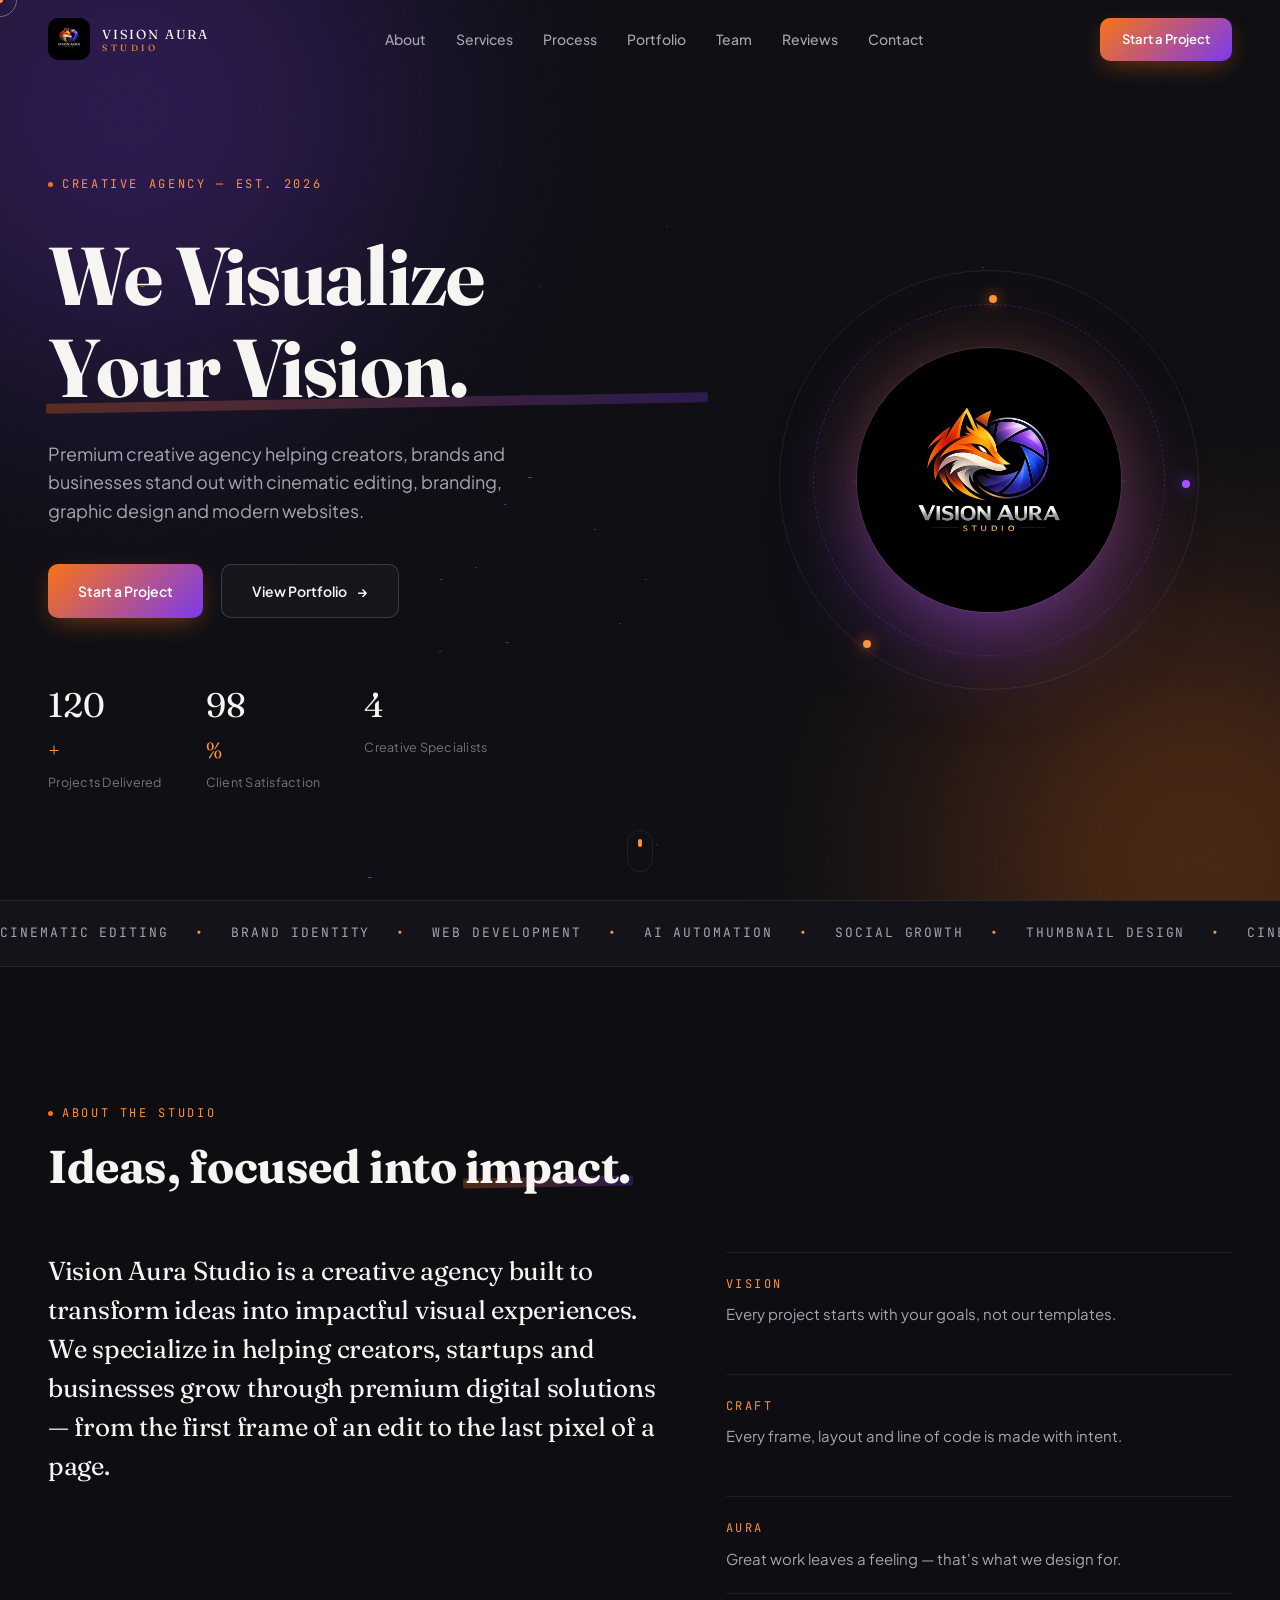
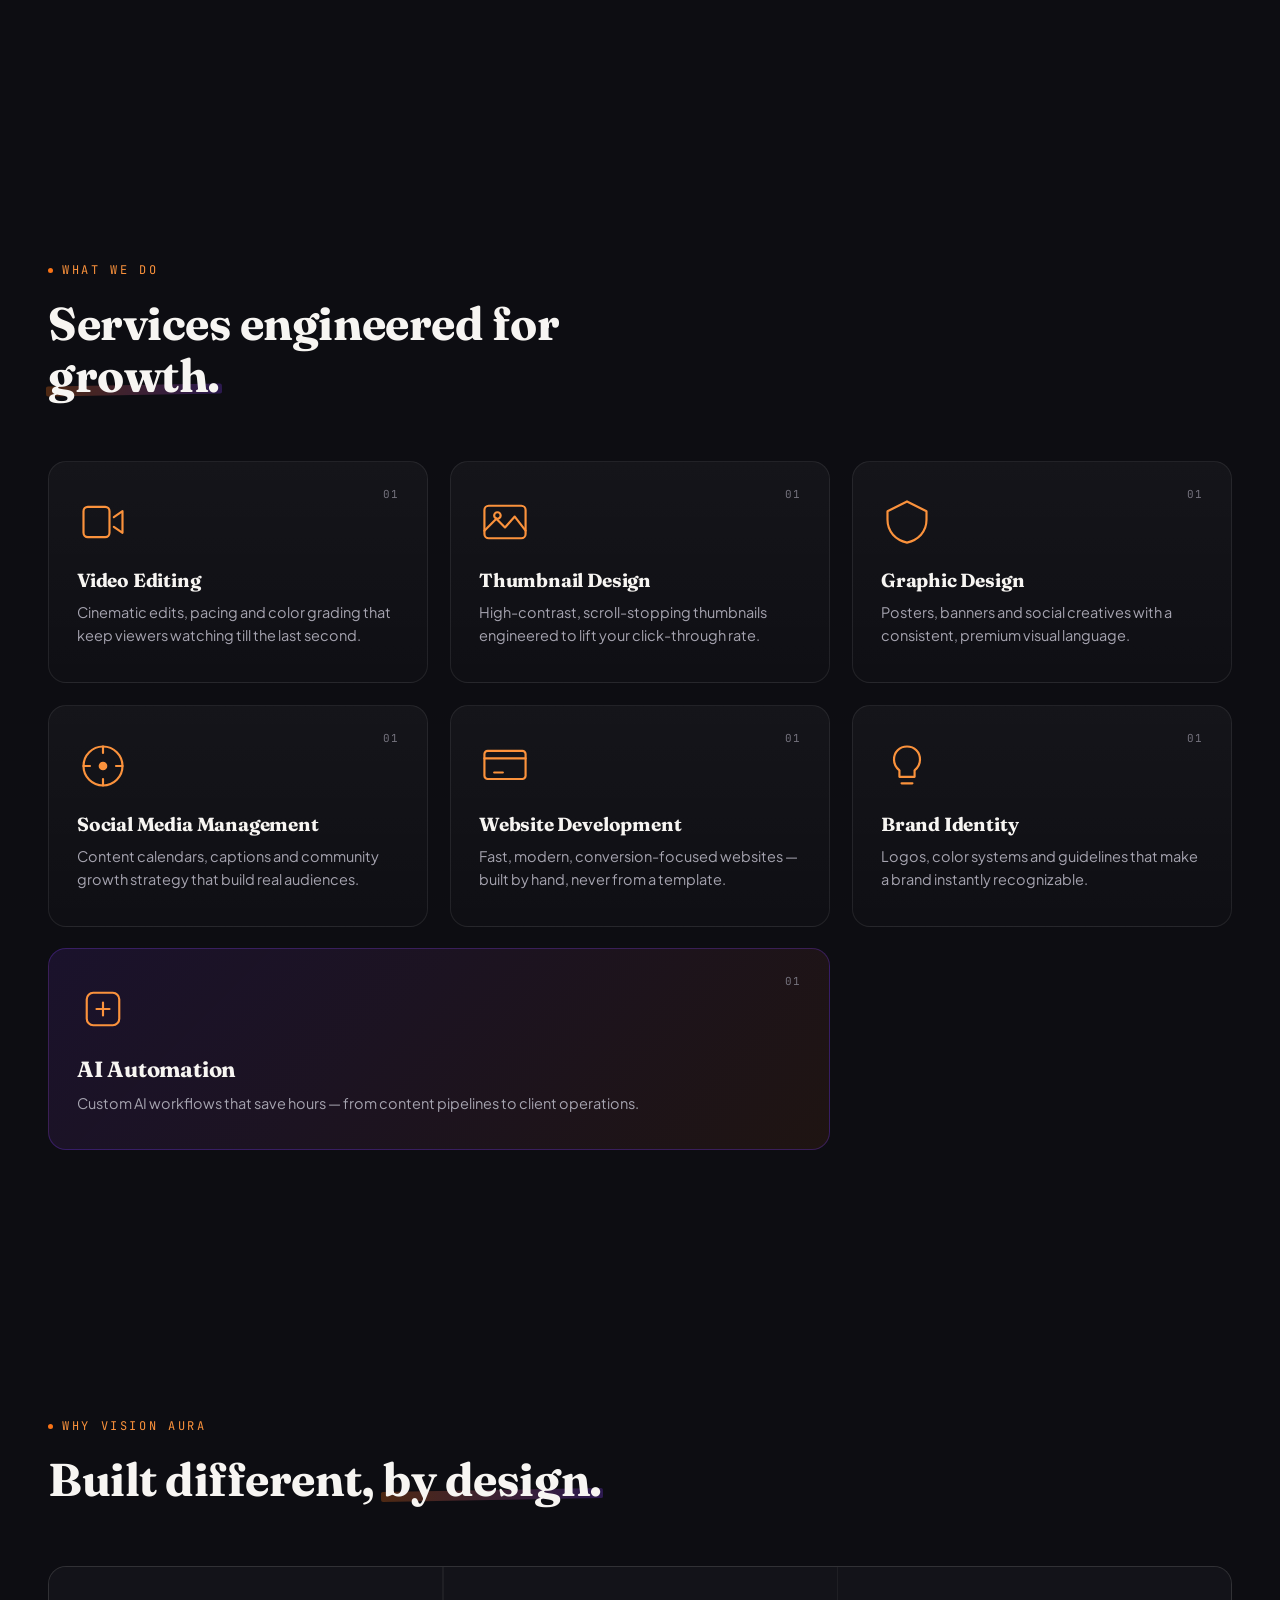
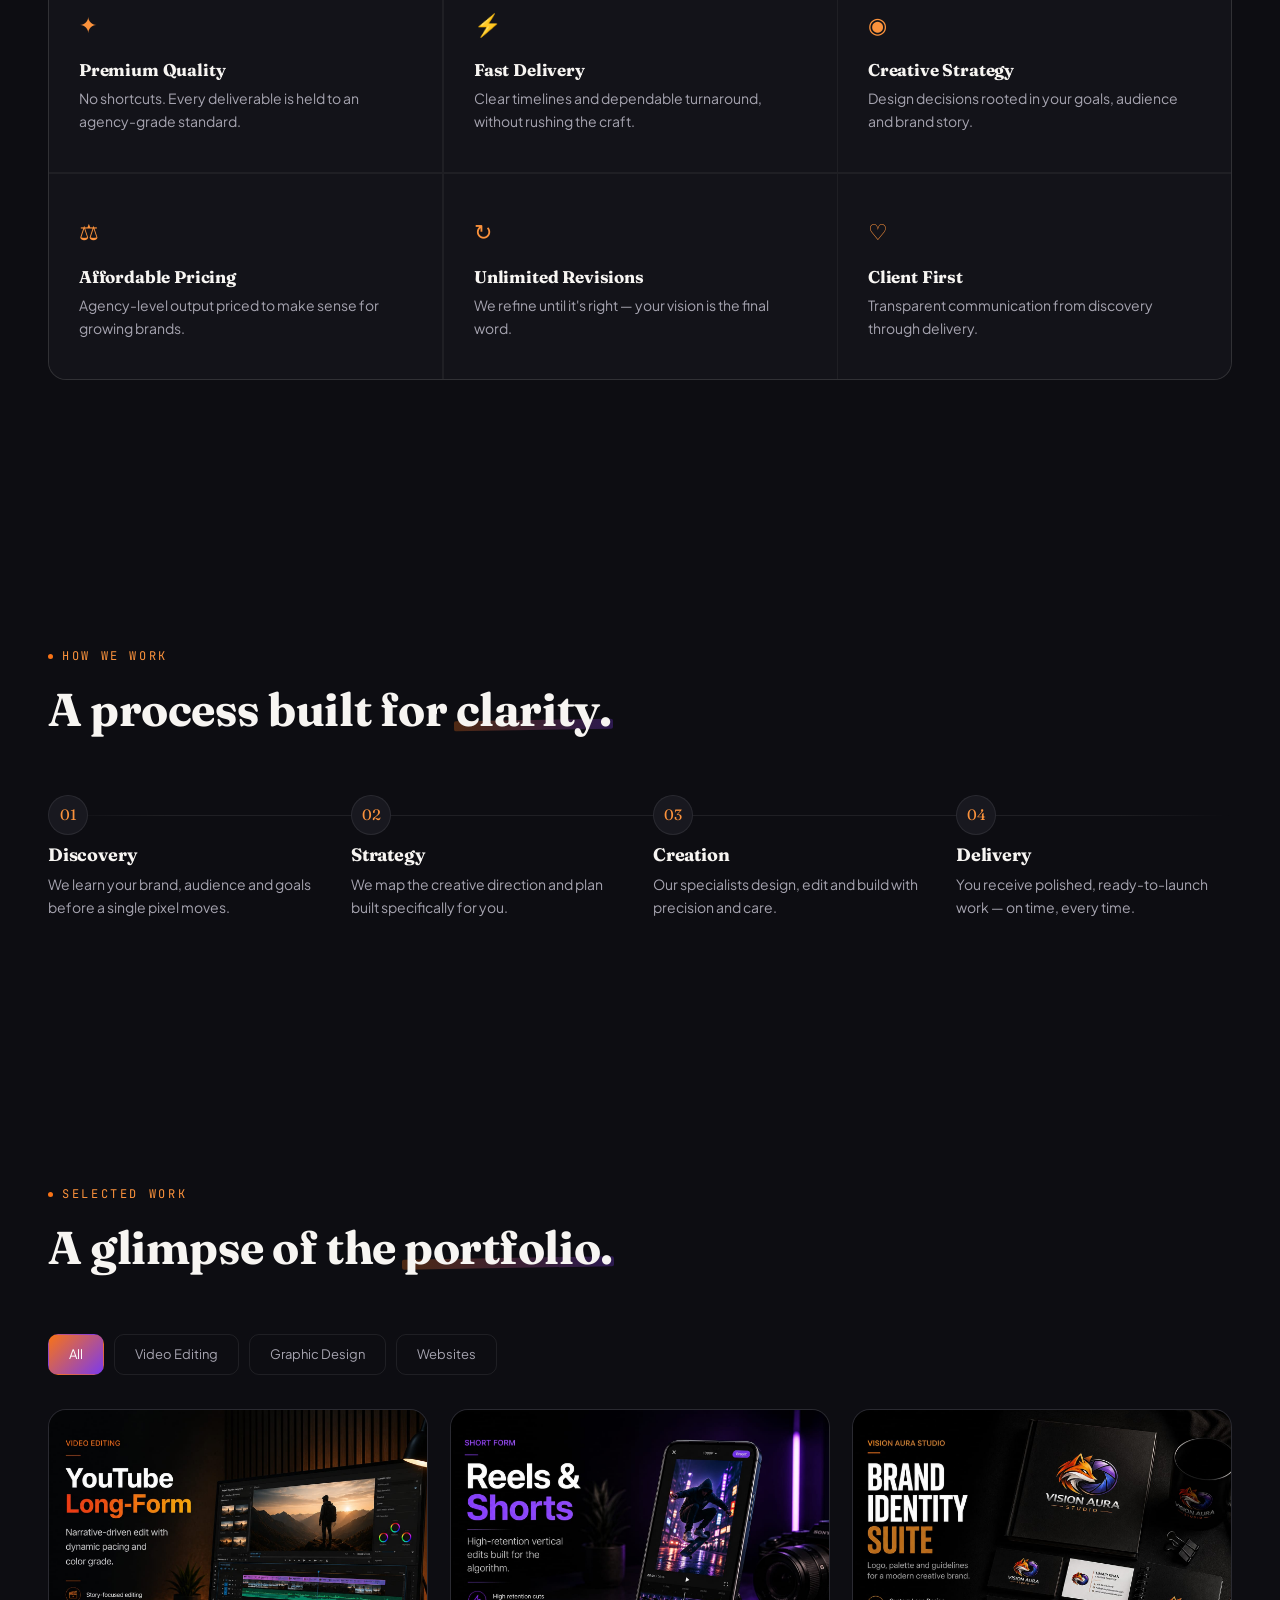
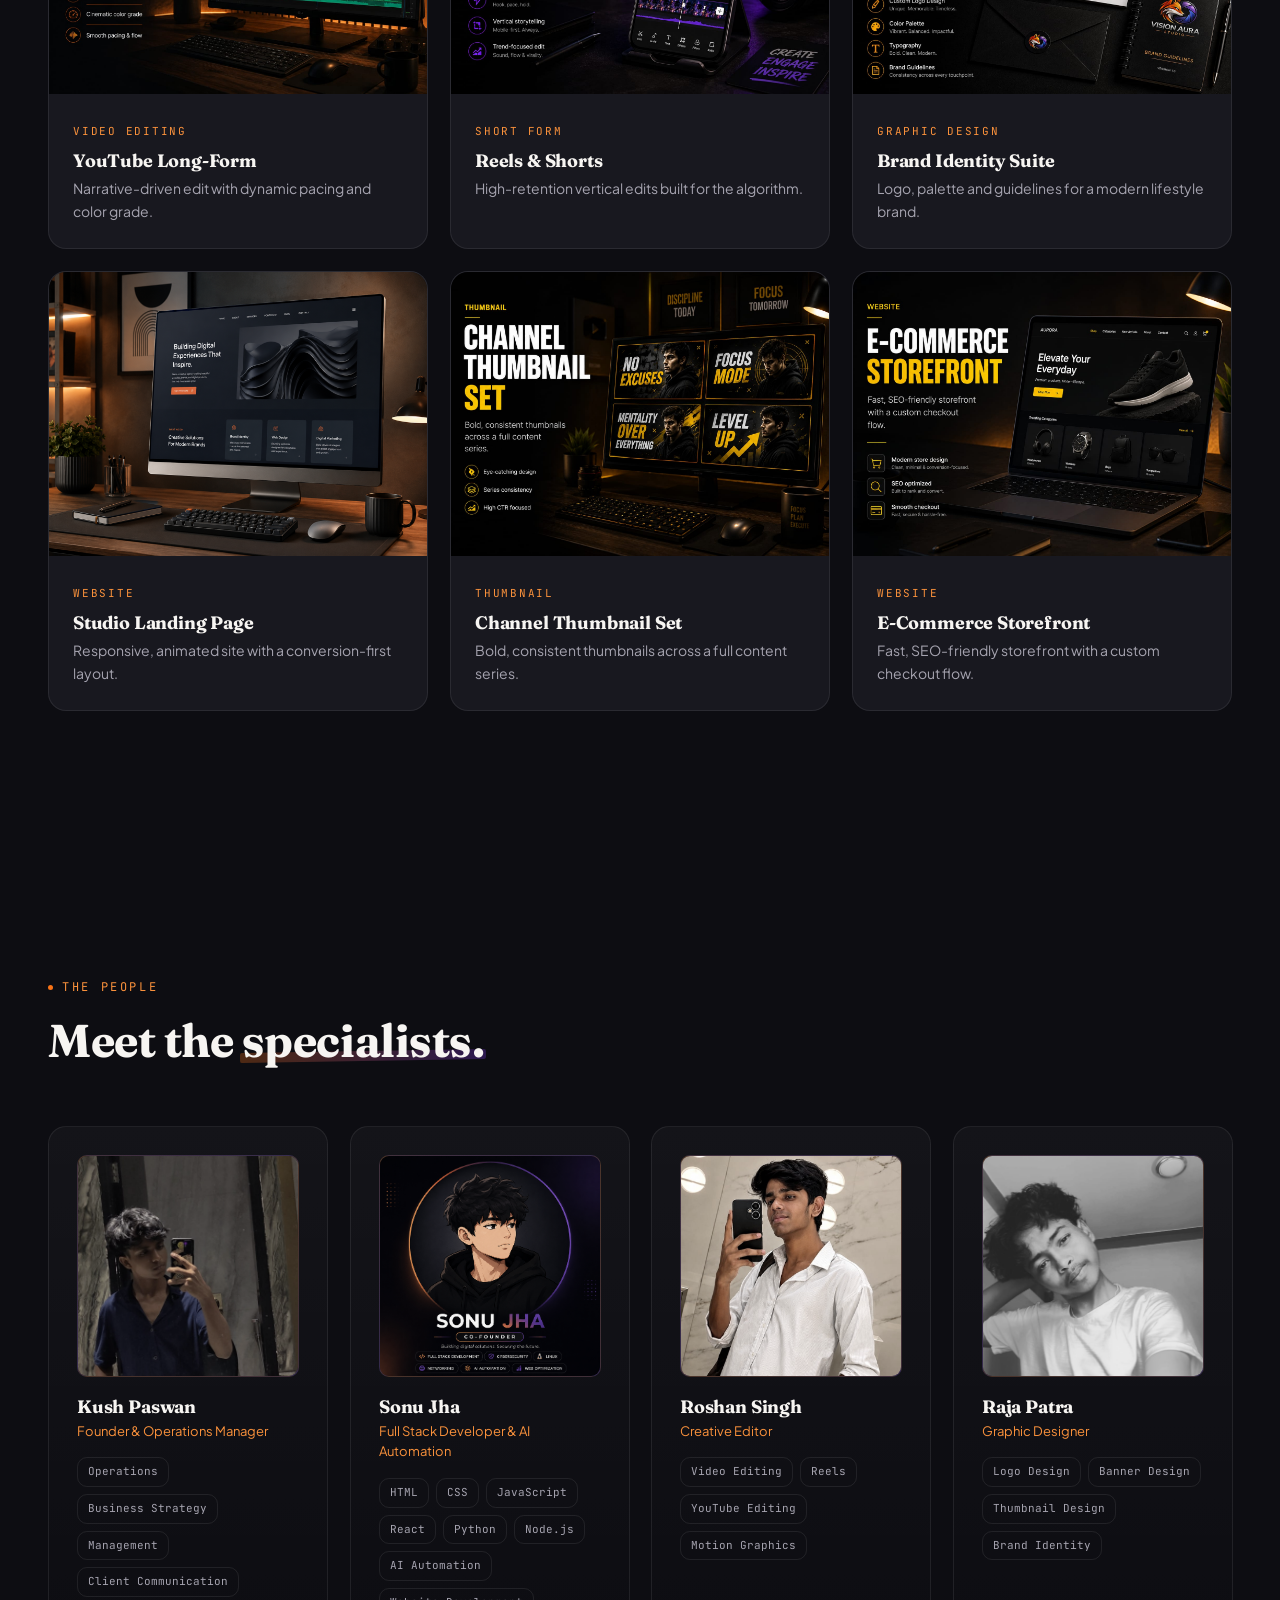
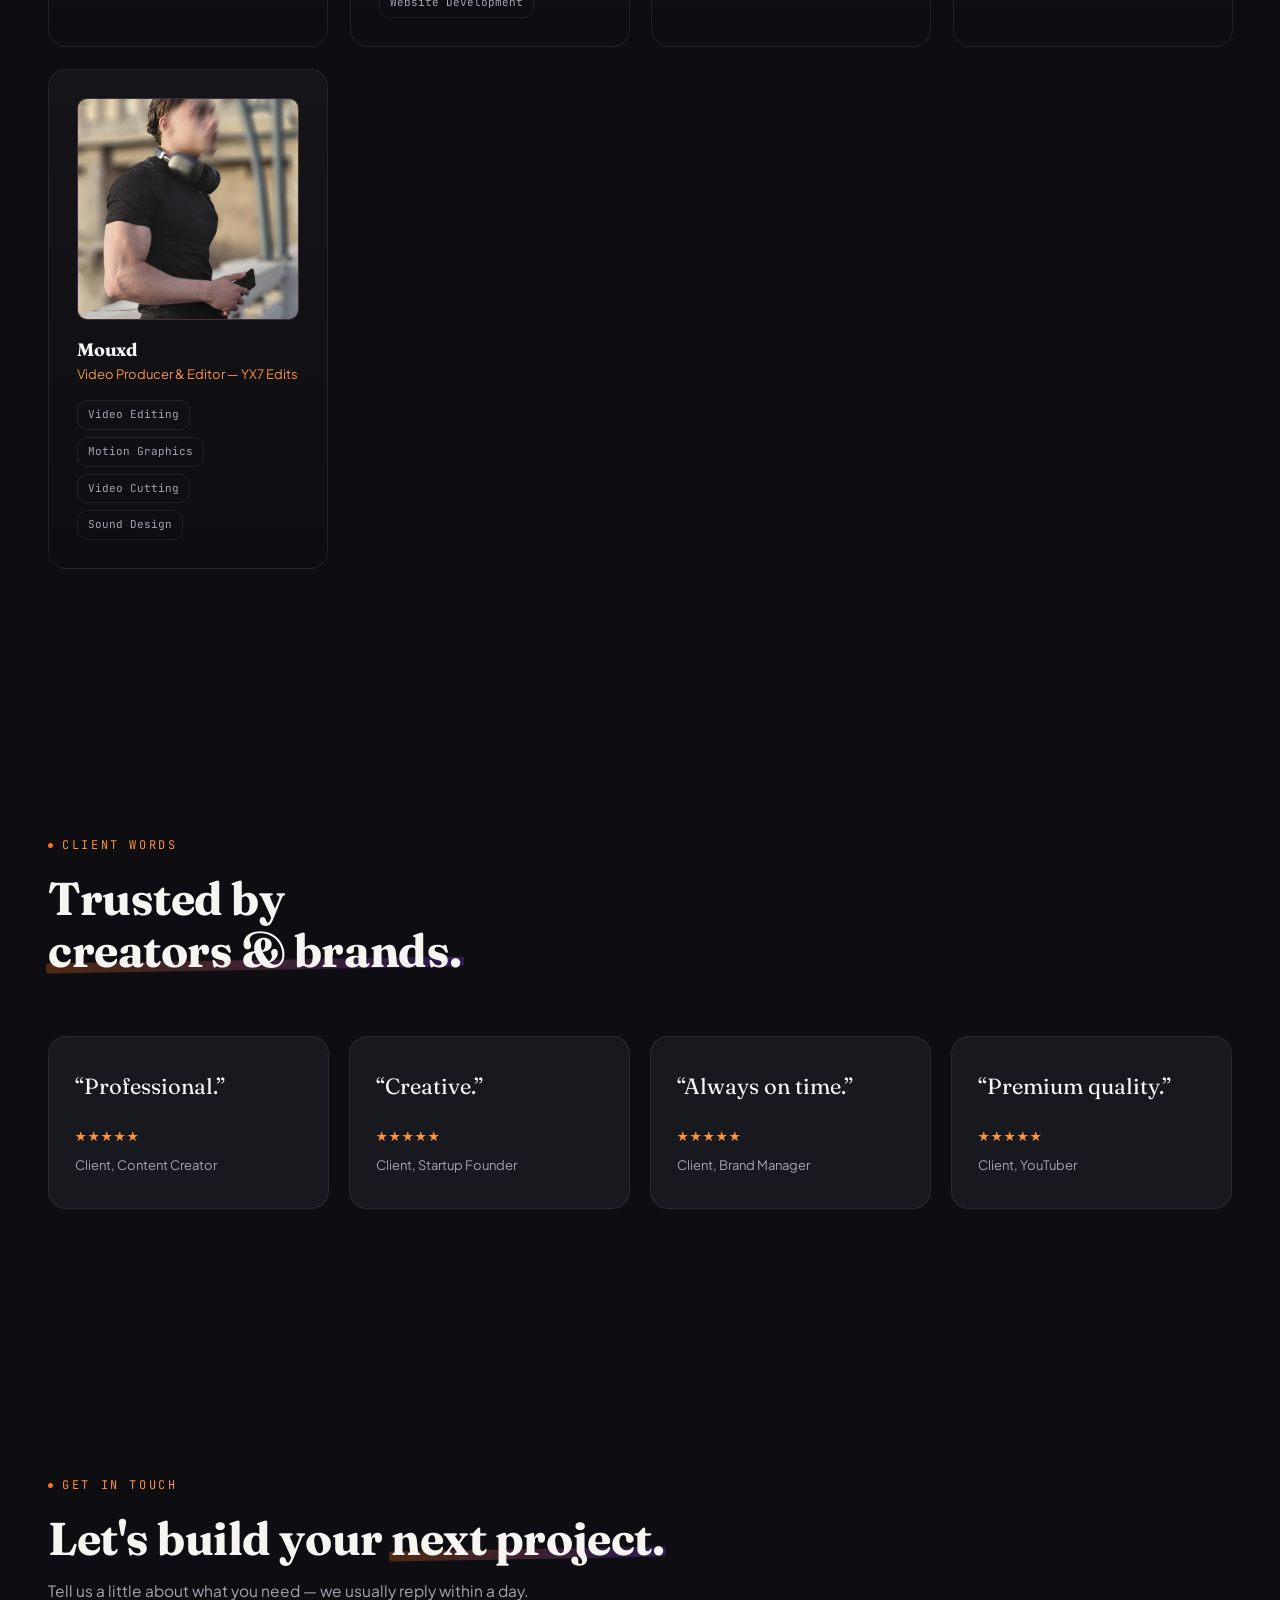
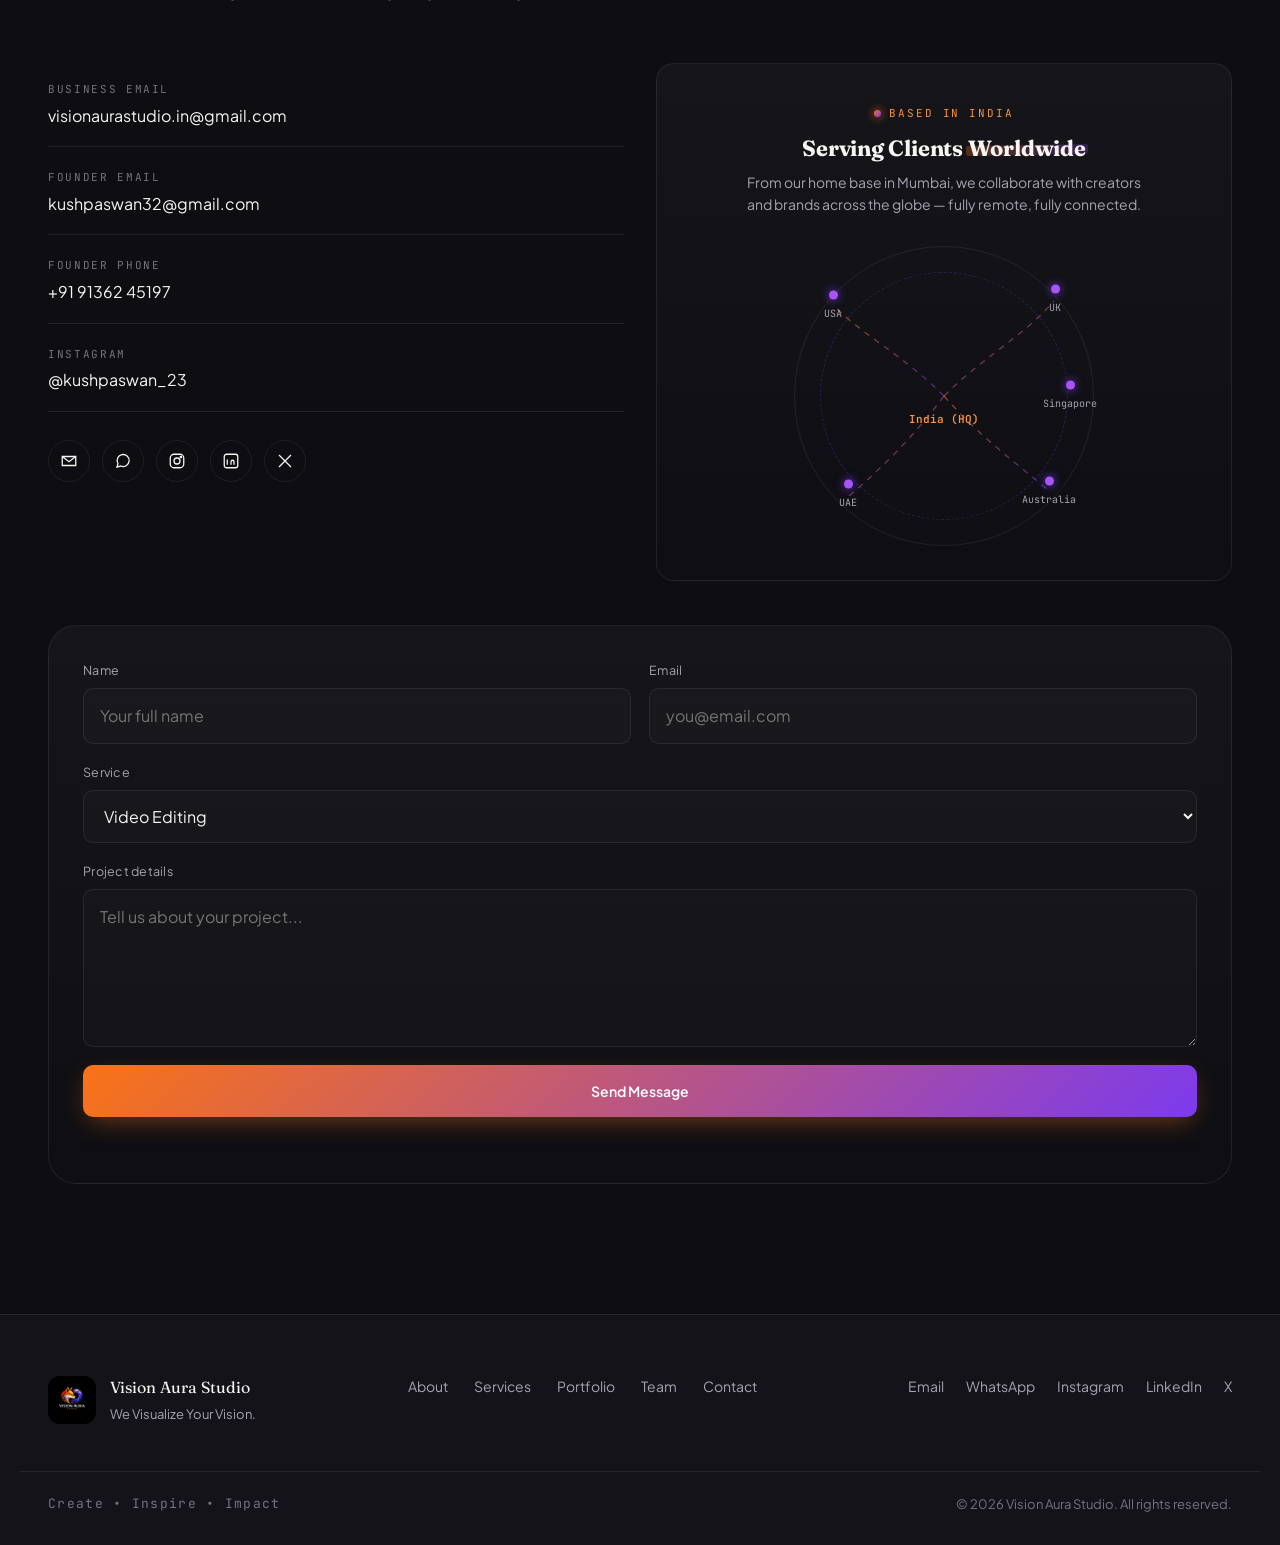
==== index.html @ 763669f6 "vison aura studio" ====
<!DOCTYPE html>
<html lang="en">
<head>
<meta charset="UTF-8">
<meta name="viewport" content="width=device-width, initial-scale=1.0">
<title>Vision Aura Studio — Premium Creative Agency | Editing, Design & Web Development</title>
<meta name="description" content="Vision Aura Studio is a premium creative agency specializing in cinematic video editing, thumbnail design, branding, graphic design, social media management, website development and AI automation.">
<meta name="keywords" content="creative agency, video editing, thumbnail design, branding, graphic design, website development, AI automation, Vision Aura Studio">
<meta name="author" content="Vision Aura Studio">

<!-- Open Graph -->
<meta property="og:title" content="Vision Aura Studio — We Visualize Your Vision.">
<meta property="og:description" content="Premium Creative Agency helping creators, brands and businesses stand out with cinematic editing, branding, graphic design and modern websites.">
<meta property="og:type" content="website">
<meta property="og:image" content="assets/images/logo.jpeg">

<link rel="icon" type="image/jpeg" href="assets/images/logo.jpeg">

<!-- Fonts -->
<link rel="preconnect" href="https://fonts.googleapis.com">
<link rel="preconnect" href="https://fonts.gstatic.com" crossorigin>
<link href="https://fonts.googleapis.com/css2?family=Fraunces:opsz,wght@9..144,400;9..144,500;9..144,600;9..144,700&family=Plus+Jakarta+Sans:wght@300;400;500;600;700;800&family=JetBrains+Mono:wght@400;500;600&display=swap" rel="stylesheet">

<link rel="stylesheet" href="css/style.css">
<link rel="stylesheet" href="css/animations.css">
</head>
<body>

<!-- ===== Loading Screen ===== -->
<div class="loader" id="loader" aria-hidden="true">
  <div class="loader-inner">
    <div class="loader-aperture">
      <span></span><span></span><span></span><span></span><span></span><span></span>
    </div>
    <p class="loader-text">VISION AURA<span>STUDIO</span></p>
  </div>
</div>

<!-- ===== Cursor ===== -->
<div class="cursor-dot" id="cursorDot"></div>
<div class="cursor-ring" id="cursorRing"></div>

<!-- ===== Scroll Progress ===== -->
<div class="scroll-progress" id="scrollProgress"></div>

<!-- ===== Ambient Background ===== -->
<div class="ambient-bg" aria-hidden="true">
  <div class="glow glow-purple"></div>
  <div class="glow glow-orange"></div>
  <canvas id="particles"></canvas>
  <div class="grain"></div>
</div>

<!-- ===== Navbar ===== -->
<header class="navbar" id="navbar">
  <div class="navbar-inner container">
    <a href="#home" class="brand" aria-label="Vision Aura Studio home">
      <img src="assets/images/logo.jpeg" alt="Vision Aura Studio logo" class="brand-logo">
      <span class="brand-name">VISION AURA<em>STUDIO</em></span>
    </a>

    <nav class="nav-links" id="navLinks">
      <a href="#about" class="nav-link"><span>About</span></a>
      <a href="#services" class="nav-link"><span>Services</span></a>
      <a href="#process" class="nav-link"><span>Process</span></a>
      <a href="#portfolio" class="nav-link"><span>Portfolio</span></a>
      <a href="#team" class="nav-link"><span>Team</span></a>
      <a href="#testimonials" class="nav-link"><span>Reviews</span></a>
      <a href="#contact" class="nav-link"><span>Contact</span></a>
    </nav>

    <div class="navbar-actions">
      <a href="#contact" class="btn btn-glow btn-sm"><span>Start a Project</span></a>
      <button class="menu-toggle" id="menuToggle" aria-label="Toggle menu" aria-expanded="false">
        <span></span><span></span><span></span>
      </button>
    </div>
  </div>
</header>

<!-- ===== Mobile Menu ===== -->
<div class="mobile-menu" id="mobileMenu">
  <nav>
    <a href="#about">About</a>
    <a href="#services">Services</a>
    <a href="#process">Process</a>
    <a href="#portfolio">Portfolio</a>
    <a href="#team">Team</a>
    <a href="#testimonials">Reviews</a>
    <a href="#contact">Contact</a>
  </nav>
  <a href="#contact" class="btn btn-glow" id="mobileCta"><span>Start a Project</span></a>
</div>

<main id="home">

  <!-- ===== HERO ===== -->
  <section class="hero" id="hero">
    <div class="container hero-inner">
      <div class="hero-copy" data-reveal>
        <p class="eyebrow"><span class="eyebrow-dot"></span>Creative Agency &mdash; Est. 2026</p>
        <h1 class="hero-title">
          <span class="line">We Visualize</span>
          <span class="line accent-word">Your Vision.</span>
        </h1>
        <p class="hero-sub">
          Premium creative agency helping creators, brands and businesses stand out with
          cinematic editing, branding, graphic design and modern websites.
        </p>
        <div class="hero-actions">
          <a href="#contact" class="btn btn-glow"><span>Start a Project</span></a>
          <a href="#portfolio" class="btn btn-ghost"><span>View Portfolio</span><i class="arrow">&#8594;</i></a>
        </div>
        <div class="hero-stats">
          <div class="stat">
            <span class="stat-num" data-count="120">0</span><span class="stat-plus">+</span>
            <span class="stat-label">Projects Delivered</span>
          </div>
          <div class="stat">
            <span class="stat-num" data-count="98">0</span><span class="stat-plus">%</span>
            <span class="stat-label">Client Satisfaction</span>
          </div>
          <div class="stat">
            <span class="stat-num" data-count="4">0</span>
            <span class="stat-label">Creative Specialists</span>
          </div>
        </div>
      </div>

      <div class="hero-visual" data-reveal>
        <div class="aperture-frame">
          <div class="aperture-ring ring-1"></div>
          <div class="aperture-ring ring-2"></div>
          <div class="aperture-blades">
            <span></span><span></span><span></span><span></span><span></span><span></span>
          </div>
          <div class="logo-orb">
            <img src="assets/images/logo.jpeg" alt="Vision Aura Studio emblem">
          </div>
          <div class="orbit-particle p1"></div>
          <div class="orbit-particle p2"></div>
          <div class="orbit-particle p3"></div>
        </div>
      </div>
    </div>
    <a href="#about" class="scroll-cue" aria-label="Scroll down">
      <span></span>
    </a>
  </section>

  <!-- ===== MARQUEE ===== -->
  <div class="marquee" aria-hidden="true">
    <div class="marquee-track">
      <span>CINEMATIC EDITING</span><span class="dot">&bull;</span>
      <span>BRAND IDENTITY</span><span class="dot">&bull;</span>
      <span>WEB DEVELOPMENT</span><span class="dot">&bull;</span>
      <span>AI AUTOMATION</span><span class="dot">&bull;</span>
      <span>SOCIAL GROWTH</span><span class="dot">&bull;</span>
      <span>THUMBNAIL DESIGN</span><span class="dot">&bull;</span>
      <span>CINEMATIC EDITING</span><span class="dot">&bull;</span>
      <span>BRAND IDENTITY</span><span class="dot">&bull;</span>
      <span>WEB DEVELOPMENT</span><span class="dot">&bull;</span>
      <span>AI AUTOMATION</span><span class="dot">&bull;</span>
      <span>SOCIAL GROWTH</span><span class="dot">&bull;</span>
      <span>THUMBNAIL DESIGN</span><span class="dot">&bull;</span>
    </div>
  </div>

  <!-- ===== ABOUT ===== -->
  <section class="about" id="about">
    <div class="container about-inner">
      <div class="section-head" data-reveal>
        <p class="eyebrow"><span class="eyebrow-dot"></span>About the Studio</p>
        <h2 class="section-title">Ideas, focused into <span class="accent-word">impact.</span></h2>
      </div>
      <div class="about-grid">
        <p class="about-lead" data-reveal>
          Vision Aura Studio is a creative agency built to transform ideas into impactful
          visual experiences. We specialize in helping creators, startups and businesses
          grow through premium digital solutions &mdash; from the first frame of an edit to
          the last pixel of a page.
        </p>
        <div class="about-pillars" data-reveal>
          <div class="pillar">
            <span class="pillar-index">Vision</span>
            <p>Every project starts with your goals, not our templates.</p>
          </div>
          <div class="pillar">
            <span class="pillar-index">Craft</span>
            <p>Every frame, layout and line of code is made with intent.</p>
          </div>
          <div class="pillar">
            <span class="pillar-index">Aura</span>
            <p>Great work leaves a feeling &mdash; that's what we design for.</p>
          </div>
        </div>
      </div>
    </div>
  </section>

  <!-- ===== SERVICES ===== -->
  <section class="services" id="services">
    <div class="container">
      <div class="section-head" data-reveal>
        <p class="eyebrow"><span class="eyebrow-dot"></span>What We Do</p>
        <h2 class="section-title">Services engineered for <span class="accent-word">growth.</span></h2>
      </div>

      <div class="services-grid">
        <article class="service-card" data-reveal>
      <span class="service-index">01</span>
      <div class="service-icon" aria-hidden="true">
            <svg viewBox="0 0 48 48"><path d="M6 14a4 4 0 0 1 4-4h16a4 4 0 0 1 4 4v20a4 4 0 0 1-4 4H10a4 4 0 0 1-4-4V14Z"/><path d="M34 19.5 42 14v20l-8-5.5"/></svg>
          </div>
          <h3>Video Editing</h3>
          <p>Cinematic edits, pacing and color grading that keep viewers watching till the last second.</p>
        </article>

        <article class="service-card" data-reveal>
       <span class="service-index">01</span>
        <div class="service-icon" aria-hidden="true">
            <svg viewBox="0 0 48 48"><rect x="5" y="9" width="38" height="30" rx="4"/><path d="M5 32l11-11 8 8 9-10 10 13"/><circle cx="17" cy="18" r="3"/></svg>
          </div>
          <h3>Thumbnail Design</h3>
          <p>High-contrast, scroll-stopping thumbnails engineered to lift your click-through rate.</p>
        </article>

        <article class="service-card" data-reveal>
        <span class="service-index">01</span>
         <div class="service-icon" aria-hidden="true">
            <svg viewBox="0 0 48 48"><path d="M24 5 6 14v8c0 11 7.5 18.5 18 21 10.5-2.5 18-10 18-21v-8L24 5Z"/></svg>
          </div>
          <h3>Graphic Design</h3>
          <p>Posters, banners and social creatives with a consistent, premium visual language.</p>
        </article>

        <article class="service-card" data-reveal>
       <span class="service-index">01</span>
        <div class="service-icon" aria-hidden="true">
            <svg viewBox="0 0 48 48"><circle cx="24" cy="24" r="18"/><circle cx="24" cy="24" r="4" fill="currentColor" stroke="none"/><path d="M24 6v6M24 36v6M6 24h6M36 24h6"/></svg>
          </div>
          <h3>Social Media Management</h3>
          <p>Content calendars, captions and community growth strategy that build real audiences.</p>
        </article>

        <article class="service-card" data-reveal>
        <span class="service-index">01</span>
          <div class="service-icon" aria-hidden="true">
            <svg viewBox="0 0 48 48"><rect x="5" y="10" width="38" height="26" rx="3"/><path d="M5 17h38"/><path d="M14 30h8"/></svg>
          </div>
          <h3>Website Development</h3>
          <p>Fast, modern, conversion-focused websites &mdash; built by hand, never from a template.</p>
        </article>

        <article class="service-card" data-reveal>
        <span class="service-index">01</span>
          <div class="service-icon" aria-hidden="true">
            <svg viewBox="0 0 48 48"><path d="M24 6c-7 0-12 5-12 12 0 5 2.5 8 5 10v6h14v-6c2.5-2 5-5 5-10 0-7-5-12-12-12Z"/><path d="M19 40h10"/></svg>
          </div>
          <h3>Brand Identity</h3>
          <p>Logos, color systems and guidelines that make a brand instantly recognizable.</p>
        </article>

        <article class="service-card service-card--featured" data-reveal>
        <span class="service-index">01</span>
          <div class="service-icon" aria-hidden="true">
            <svg viewBox="0 0 48 48"><rect x="9" y="9" width="30" height="30" rx="6"/><path d="M18 24h12M24 18v12"/></svg>
          </div>
          <h3>AI Automation</h3>
          <p>Custom AI workflows that save hours &mdash; from content pipelines to client operations.</p>
        </article>
      </div>
    </div>
  </section>

  <!-- ===== WHY CHOOSE US ===== -->
  <section class="why" id="why">
    <div class="container">
      <div class="section-head" data-reveal>
        <p class="eyebrow"><span class="eyebrow-dot"></span>Why Vision Aura</p>
        <h2 class="section-title">Built different, <span class="accent-word">by design.</span></h2>
      </div>

      <div class="why-grid">
        <div class="why-card" data-reveal>
          <span class="why-mark">&#10022;</span>
          <h3>Premium Quality</h3>
          <p>No shortcuts. Every deliverable is held to an agency-grade standard.</p>
        </div>
        <div class="why-card" data-reveal>
          <span class="why-mark">&#9889;</span>
          <h3>Fast Delivery</h3>
          <p>Clear timelines and dependable turnaround, without rushing the craft.</p>
        </div>
        <div class="why-card" data-reveal>
          <span class="why-mark">&#9673;</span>
          <h3>Creative Strategy</h3>
          <p>Design decisions rooted in your goals, audience and brand story.</p>
        </div>
        <div class="why-card" data-reveal>
          <span class="why-mark">&#9878;</span>
          <h3>Affordable Pricing</h3>
          <p>Agency-level output priced to make sense for growing brands.</p>
        </div>
        <div class="why-card" data-reveal>
          <span class="why-mark">&#8635;</span>
          <h3>Unlimited Revisions</h3>
          <p>We refine until it's right &mdash; your vision is the final word.</p>
        </div>
        <div class="why-card" data-reveal>
          <span class="why-mark">&#9825;</span>
          <h3>Client First</h3>
          <p>Transparent communication from discovery through delivery.</p>
        </div>
      </div>
    </div>
  </section>

  <!-- ===== PROCESS ===== -->
  <section class="process" id="process">
    <div class="container">
      <div class="section-head" data-reveal>
        <p class="eyebrow"><span class="eyebrow-dot"></span>How We Work</p>
        <h2 class="section-title">A process built for <span class="accent-word">clarity.</span></h2>
      </div>

      <div class="process-line">
        <div class="process-step" data-reveal>
          <span class="process-num">01</span>
          <h3>Discovery</h3>
          <p>We learn your brand, audience and goals before a single pixel moves.</p>
        </div>
        <div class="process-step" data-reveal>
          <span class="process-num">02</span>
          <h3>Strategy</h3>
          <p>We map the creative direction and plan built specifically for you.</p>
        </div>
        <div class="process-step" data-reveal>
          <span class="process-num">03</span>
          <h3>Creation</h3>
          <p>Our specialists design, edit and build with precision and care.</p>
        </div>
        <div class="process-step" data-reveal>
          <span class="process-num">04</span>
          <h3>Delivery</h3>
          <p>You receive polished, ready-to-launch work &mdash; on time, every time.</p>
        </div>
      </div>
    </div>
  </section>

  <!-- ===== PORTFOLIO ===== -->
  <section class="portfolio" id="portfolio">
  <div class="container">
    <div class="section-head" data-reveal>
      <p class="eyebrow"><span class="eyebrow-dot"></span>Selected Work</p>
      <h2 class="section-title">A glimpse of the <span class="accent-word">portfolio.</span></h2>
    </div>

    <div class="portfolio-filters" data-reveal role="tablist">
      <button class="filter-btn active" data-filter="all">All</button>
      <button class="filter-btn" data-filter="video">Video Editing</button>
      <button class="filter-btn" data-filter="graphic">Graphic Design</button>
      <button class="filter-btn" data-filter="web">Websites</button>
    </div>

    <div class="portfolio-grid">
      <a class="portfolio-card" href="portfolio/youtube-long-form.html" data-cat="video" data-reveal>
        <div class="portfolio-media ph-video-1">
          <img src="assets/images/portfolio/video/long-form-cover.jpeg" alt="YouTube Long-Form project cover" loading="lazy">
        </div>
        <div class="portfolio-info">
          <span class="portfolio-tag">Video Editing</span>
          <h3>YouTube Long-Form</h3>
          <p>Narrative-driven edit with dynamic pacing and color grade.</p>
        </div>
      </a>

      <a class="portfolio-card" href="portfolio/reels-shorts.html" data-cat="video" data-reveal>
        <div class="portfolio-media ph-video-2">
          <img src="assets/images/portfolio/reels/reel-cover.jpeg" alt="Reels & Shorts project cover" loading="lazy">
        </div>
        <div class="portfolio-info">
          <span class="portfolio-tag">Short Form</span>
          <h3>Reels &amp; Shorts</h3>
          <p>High-retention vertical edits built for the algorithm.</p>
        </div>
      </a>

      <a class="portfolio-card" href="portfolio/graphic-design.html" data-cat="graphic" data-reveal>
        <div class="portfolio-media ph-graphic-1">
          <img src="assets/images/portfolio/graphic/brand-cover.jpeg" alt="Brand Identity Suite project cover" loading="lazy">
        </div>
        <div class="portfolio-info">
          <span class="portfolio-tag">Graphic Design</span>
          <h3>Brand Identity Suite</h3>
          <p>Logo, palette and guidelines for a modern lifestyle brand.</p>
        </div>
      </a>

      <a class="portfolio-card" href="portfolio/website-development.html" data-cat="web" data-reveal>
        <div class="portfolio-media ph-web-1">
          <img src="assets/images/portfolio/web/landing-cover.png" alt="Studio Landing Page project cover" loading="lazy">
        </div>
        <div class="portfolio-info">
          <span class="portfolio-tag">Website</span>
          <h3>Studio Landing Page</h3>
          <p>Responsive, animated site with a conversion-first layout.</p>
        </div>
      </a>

      <a class="portfolio-card" href="portfolio/thumbnail-design.html" data-cat="graphic" data-reveal>
        <div class="portfolio-media ph-graphic-2">
          <img src="assets/images/portfolio/thumbnail/set-cover.jpeg" alt="Channel Thumbnail Set project cover" loading="lazy">
        </div>
        <div class="portfolio-info">
          <span class="portfolio-tag">Thumbnail</span>
          <h3>Channel Thumbnail Set</h3>
          <p>Bold, consistent thumbnails across a full content series.</p>
        </div>
      </a>

      <a class="portfolio-card" href="portfolio/website-development.html" data-cat="web" data-reveal>
        <div class="portfolio-media ph-web-2">
          <img src="assets/images/portfolio/web/ecommerce-cover.jpeg" alt="E-Commerce Storefront project cover" loading="lazy">
        </div>
        <div class="portfolio-info">
          <span class="portfolio-tag">Website</span>
          <h3>E-Commerce Storefront</h3>
          <p>Fast, SEO-friendly storefront with a custom checkout flow.</p>
        </div>
      </a>
    </div>
  </div>
</section>
  <!-- ===== TEAM ===== -->
  <section class="team" id="team">
    <div class="container">
      <div class="section-head" data-reveal>
        <p class="eyebrow"><span class="eyebrow-dot"></span>The People</p>
        <h2 class="section-title">Meet the <span class="accent-word">specialists.</span></h2>
      </div>

      <div class="team-grid">
        <article class="team-card" data-reveal>
          <div class="team-photo" data-placeholder="KP">
            <img src="assets/images/team/kush-paswan.jpeg" alt="Kush Paswan" loading="lazy" onerror="this.style.display='none'">
          </div>
          <h3>Kush Paswan</h3>
          <p class="team-role">Founder &amp; Operations Manager</p>
          <div class="team-skills">
            <span>Operations</span><span>Business Strategy</span><span>Management</span><span>Client Communication</span>
          </div>
        </article>

        <article class="team-card" data-reveal>
          <div class="team-photo" data-placeholder="S">
            <img src="assets/images/team/sonu-Jha.png" alt="Sonu" loading="lazy" onerror="this.style.display='none'">
          </div>
          <h3>Sonu Jha</h3>
          <p class="team-role">Full Stack Developer &amp; AI Automation</p>
          <div class="team-skills">
            <span>HTML</span><span>CSS</span><span>JavaScript</span><span>React</span><span>Python</span><span>Node.js</span><span>AI Automation</span><span>Website Development</span>
          </div>
        </article>

        <article class="team-card" data-reveal>
          <div class="team-photo" data-placeholder="R">
            <img src="assets/images/team/roshan-Singh.jpeg" alt="Roshan" loading="lazy" onerror="this.style.display='none'">
          </div>
          <h3>Roshan Singh</h3>
          <p class="team-role">Creative Editor</p>
          <div class="team-skills">
            <span>Video Editing</span><span>Reels</span><span>YouTube Editing</span><span>Motion Graphics</span>
          </div>
        </article>

        <article class="team-card" data-reveal>
          <div class="team-photo" data-placeholder="RP">
            <img src="assets/images/team/raja-patra.jpeg" alt="Raja Patra" loading="lazy" onerror="this.style.display='none'">
          </div>
          <h3>Raja Patra</h3>
          <p class="team-role">Graphic Designer</p>
          <div class="team-skills">
            <span>Logo Design</span><span>Banner Design</span><span>Thumbnail Design</span><span>Brand Identity</span>
          </div>
        </article>
      
       <article class="team-card" data-reveal>
          <div class="team-photo" data-placeholder="M">
            <img src="assets/images/team/mouxd.jpg" alt="Mouxd" loading="lazy" onerror="this.style.display='none'">
          </div>
          <h3>Mouxd</h3>
          <p class="team-role">Video Producer &amp; Editor &mdash; YX7 Edits</p>
          <div class="team-skills">
            <span>Video Editing</span><span>Motion Graphics</span><span>Video Cutting</span><span>Sound Design</span>
          </div>
        </article>
        </div>
    </div>
  </section>
  

  <!-- ===== TESTIMONIALS ===== -->
  <section class="testimonials" id="testimonials">
    <div class="container">
      <div class="section-head" data-reveal>
        <p class="eyebrow"><span class="eyebrow-dot"></span>Client Words</p>
        <h2 class="section-title">Trusted by <span class="accent-word">creators &amp; brands.</span></h2>
      </div>

      <div class="testimonial-track" data-reveal>
        <div class="testimonial-card">
          <p class="quote">&ldquo;Professional.&rdquo;</p>
          <div class="testimonial-meta">
            <span class="testimonial-stars">&#9733;&#9733;&#9733;&#9733;&#9733;</span>
            <span>Client, Content Creator</span>
          </div>
        </div>
        <div class="testimonial-card">
          <p class="quote">&ldquo;Creative.&rdquo;</p>
          <div class="testimonial-meta">
            <span class="testimonial-stars">&#9733;&#9733;&#9733;&#9733;&#9733;</span>
            <span>Client, Startup Founder</span>
          </div>
        </div>
        <div class="testimonial-card">
          <p class="quote">&ldquo;Always on time.&rdquo;</p>
          <div class="testimonial-meta">
            <span class="testimonial-stars">&#9733;&#9733;&#9733;&#9733;&#9733;</span>
            <span>Client, Brand Manager</span>
          </div>
        </div>
        <div class="testimonial-card">
          <p class="quote">&ldquo;Premium quality.&rdquo;</p>
          <div class="testimonial-meta">
            <span class="testimonial-stars">&#9733;&#9733;&#9733;&#9733;&#9733;</span>
            <span>Client, YouTuber</span>
          </div>
        </div>
      </div>
    </div>
  </section>

  <!-- ===== CONTACT ===== -->
  <section class="contact" id="contact">
    <div class="container contact-inner">
      <div class="section-head" data-reveal>
        <p class="eyebrow"><span class="eyebrow-dot"></span>Get In Touch</p>
        <h2 class="section-title">Let's build your <span class="accent-word">next project.</span></h2>
        <p class="contact-lead">Tell us a little about what you need &mdash; we usually reply within a day.</p>
      </div>

      <div class="contact-grid">
       <div class="contact-top">
  <div class="contact-info" data-reveal>
    <a class="contact-item" href="mailto:visionaurastudio.in@gmail.com">
      <span class="contact-label">Business Email</span>
      <span class="contact-value">visionaurastudio.in@gmail.com</span>
    </a>
    <a class="contact-item" href="mailto:kushpaswan32@gmail.com">
      <span class="contact-label">Founder Email</span>
      <span class="contact-value">kushpaswan32@gmail.com</span>
    </a>
    <a class="contact-item" href="tel:+919136245197">
      <span class="contact-label">Founder Phone</span>
      <span class="contact-value">+91 91362 45197</span>
    </a>
    <a class="contact-item" href="https://instagram.com/kushpaswan_23" target="_blank" rel="noopener">
      <span class="contact-label">Instagram</span>
      <span class="contact-value">@kushpaswan_23</span>
    </a>

    <div class="social-row">
      <a href="mailto:visionaurastudio.in@gmail.com" class="social-btn" aria-label="Email" title="Email">
        <svg viewBox="0 0 24 24"><path d="M3 6h18v12H3z"/><path d="m3 6 9 7 9-7"/></svg>
      </a>
      <a href="https://wa.me/919136245197" target="_blank" rel="noopener" class="social-btn" aria-label="WhatsApp" title="WhatsApp">
        <svg viewBox="0 0 24 24"><path d="M4 20l1.3-4.6A8 8 0 1 1 9 18.7L4 20Z"/></svg>
      </a>
      <a href="https://instagram.com/kushpaswan_23" target="_blank" rel="noopener" class="social-btn" aria-label="Instagram" title="Instagram">
        <svg viewBox="0 0 24 24"><rect x="3" y="3" width="18" height="18" rx="5"/><circle cx="12" cy="12" r="4"/><circle cx="17.2" cy="6.8" r="1"/></svg>
      </a>
      <a href="#" class="social-btn" aria-label="LinkedIn" title="LinkedIn">
        <svg viewBox="0 0 24 24"><rect x="3" y="3" width="18" height="18" rx="3"/><path d="M7 10v7M7 7v.01M12 17v-4a2 2 0 0 1 4 0v4M12 13v4"/></svg>
      </a>
      <a href="#" class="social-btn" aria-label="X" title="X">
        <svg viewBox="0 0 24 24"><path d="M4 4l16 16M20 4 4 20"/></svg>
      </a>
    </div>
  </div>

  <div class="global-presence" data-reveal>
    <span class="gp-badge">
      <span class="gp-badge-dot"></span>
      Based in India
    </span>
    <h3 class="gp-heading">Serving Clients <span class="accent-word">Worldwide</span></h3>
    <p class="gp-sub">From our home base in Mumbai, we collaborate with creators and brands across the globe — fully remote, fully connected.</p>

    <div class="gp-globe" aria-hidden="true">
      <div class="gp-ring ring-a"></div>
      <div class="gp-ring ring-b"></div>
      <div class="gp-core"></div>

      <svg class="gp-lines" viewBox="0 0 300 300">
        <defs>
          <linearGradient id="gpLineGradient" x1="0%" y1="0%" x2="100%" y2="100%">
            <stop offset="0%" stop-color="#f97316"/>
            <stop offset="100%" stop-color="#7c3aed"/>
          </linearGradient>
        </defs>
        <path class="gp-line" d="M150,150 C110,110 70,90 40,60" />
        <path class="gp-line" d="M150,150 C190,110 230,90 260,55" />
        <path class="gp-line" d="M150,150 C120,190 90,220 55,250" />
        <path class="gp-line" d="M150,150 C185,190 220,215 255,245" />
        <path class="gp-line" d="M150,150 C200,150 240,150 275,150" />
      </svg>

      <span class="gp-node node-india">
        <span class="gp-node-label gp-node-label-main">India (HQ)</span>
      </span>
      <span class="gp-node node-1"><span class="gp-node-dot"></span><span class="gp-node-label">USA</span></span>
      <span class="gp-node node-2"><span class="gp-node-dot"></span><span class="gp-node-label">UK</span></span>
      <span class="gp-node node-3"><span class="gp-node-dot"></span><span class="gp-node-label">UAE</span></span>
      <span class="gp-node node-4"><span class="gp-node-dot"></span><span class="gp-node-label">Australia</span></span>
      <span class="gp-node node-5"><span class="gp-node-dot"></span><span class="gp-node-label">Singapore</span></span>
    </div>
  </div>
</div>

        <form class="contact-form" data-reveal id="contactForm">
          <div class="form-row">
            <div class="form-field">
              <label for="name">Name</label>
              <input type="text" id="name" name="name" required placeholder="Your full name">
            </div>
            <div class="form-field">
              <label for="email">Email</label>
              <input type="email" id="email" name="email" required placeholder="you@email.com">
            </div>
          </div>
          <div class="form-field">
            <label for="service">Service</label>
            <select id="service" name="service">
              <option>Video Editing</option>
              <option>Thumbnail Design</option>
              <option>Graphic Design</option>
              <option>Social Media Management</option>
              <option>Website Development</option>
              <option>Brand Identity</option>
              <option>AI Automation</option>
              <option>Something else</option>
            </select>
          </div>
          <div class="form-field">
            <label for="message">Project details</label>
            <textarea id="message" name="message" rows="5" required placeholder="Tell us about your project..."></textarea>
          </div>
          <button type="submit" class="btn btn-glow btn-full">
            <span id="formBtnText">Send Message</span>
          </button>
          <p class="form-note" id="formNote" role="status"></p>
        </form>
      </div>
    </div>
  </section>

</main>

<!-- ===== FOOTER ===== -->
<footer class="footer">
  <div class="container footer-inner">
    <div class="footer-brand">
      <img src="assets/images/logo.jpeg" alt="Vision Aura Studio logo" class="footer-logo">
      <div>
        <p class="footer-name">Vision Aura Studio</p>
        <p class="footer-tag">We Visualize Your Vision.</p>
      </div>
    </div>

    <nav class="footer-links">
      <a href="#about">About</a>
      <a href="#services">Services</a>
      <a href="#portfolio">Portfolio</a>
      <a href="#team">Team</a>
      <a href="#contact">Contact</a>
    </nav>

    <div class="footer-social">
      <a href="mailto:visionaurastudio.in@gmail.com" aria-label="Email">Email</a>
      <a href="https://wa.me/919136245197" target="_blank" rel="noopener" aria-label="WhatsApp">WhatsApp</a>
      <a href="https://instagram.com/kushpaswan_23" target="_blank" rel="noopener" aria-label="Instagram">Instagram</a>
      <a href="#" aria-label="LinkedIn">LinkedIn</a>
      <a href="#" aria-label="X">X</a>
    </div>
  </div>
  <div class="footer-bottom container">
    <p class="footer-motto">Create &bull; Inspire &bull; Impact</p>
    <p class="footer-copy">&copy; <span id="year">2026</span> Vision Aura Studio. All rights reserved.</p>
  </div>
</footer>

<button class="back-to-top" id="backToTop" aria-label="Back to top">
  <svg viewBox="0 0 24 24"><path d="M12 19V5M5 12l7-7 7 7"/></svg>
</button>

<script src="js/main.js" defer></script>
</body>
</html>
---- css/style.css ----
/* =========================================================
   VISION AURA STUDIO — Core Stylesheet
   Design tokens -> Base -> Layout -> Components -> Sections
   ========================================================= */

:root{
  /* ---- Palette ---- */
  --black:        #0d0d12;
  --black-soft:   #131319;
--surface:      #18181f;
--surface-2:    #1e1e27;
  --line:         rgba(255,255,255,0.08);
  --white:        #f7f5f2;
--muted:        #a6a4b0;
--muted-2:      #75737e;

  --purple:       #7c3aed;
  --purple-light: #a855f7;
  --purple-deep:  #3b0d8f;
  --orange:       #f97316;
  --orange-light: #fb923c;
  --orange-deep:  #c2410c;

  --grad-primary: linear-gradient(135deg, var(--orange) 0%, var(--purple) 100%);
  --grad-primary-soft: linear-gradient(135deg, rgba(249,115,22,0.18), rgba(124,58,237,0.18));
  --grad-text: linear-gradient(100deg, var(--orange-light) 0%, var(--purple-light) 60%, var(--purple) 100%);

  /* ---- Type ---- */
  --font-display: 'Fraunces', serif;
  --font-body: 'Plus Jakarta Sans', sans-serif;
  --font-mono: 'JetBrains Mono', monospace;

  /* ---- Layout ---- */
  --container: 1240px;
  --radius-sm: 10px;
  --radius-md: 18px;
  --radius-lg: 28px;
  --ease: cubic-bezier(.22,1,.36,1);
}

/* ---------- Reset ---------- */
*, *::before, *::after{ box-sizing: border-box; margin:0; padding:0; }
html{ scroll-behavior: smooth; }
body{
  background: var(--black);
  color: var(--white);
  font-family: var(--font-body);
  font-weight: 400;
  line-height: 1.6;
  overflow-x: hidden;
  -webkit-font-smoothing: antialiased;
}
img{ max-width: 100%; display:block; }
a{ color: inherit; text-decoration: none; }
ul{ list-style: none; }
button{ font: inherit; cursor: pointer; border: none; background: none; color: inherit; }
input, textarea, select{ font: inherit; color: inherit; }
::selection{ background: var(--purple); color: #fff; }

h1,h2,h3,h4{
  font-family: var(--font-display);
  font-weight: 700;
  letter-spacing: -0.01em;
  line-height: 1.12;
}

.container{
  width: 100%;
  max-width: var(--container);
  margin: 0 auto;
  padding: 0 28px;
}

.gradient-text{
  background: var(--grad-text);
  -webkit-background-clip: text;
  background-clip: text;
  color: transparent;
}

/* respect reduced motion */
@media (prefers-reduced-motion: reduce){
  *{ animation-duration: 0.001ms !important; animation-iteration-count: 1 !important; transition-duration: 0.001ms !important; scroll-behavior: auto !important; }
}

/* ---------- Focus ---------- */
a:focus-visible, button:focus-visible, input:focus-visible, textarea:focus-visible, select:focus-visible{
  outline: 2px solid var(--orange-light);
  outline-offset: 3px;
  border-radius: 4px;
}

/* =========================================================
   Ambient background
   ========================================================= */
.ambient-bg{
  position: fixed; inset: 0; z-index: 0; pointer-events: none; overflow: hidden;
}
.glow{
  position: absolute; border-radius: 50%; filter: blur(130px); opacity: .28;
}
.glow-purple{ width: 560px; height: 560px; background: var(--purple); top: -170px; left: -150px; }
.glow-orange{ width: 500px; height: 500px; background: var(--orange); bottom: -210px; right: -170px; }
#particles{ position:absolute; inset:0; width:100%; height:100%; }
.grain{
  position:absolute; inset:0;
  background-image:url("data:image/svg+xml,%3Csvg xmlns='http://www.w3.org/2000/svg' width='120' height='120'%3E%3Cfilter id='n'%3E%3CfeTurbulence type='fractalNoise' baseFrequency='0.9' numOctaves='2' stitchTiles='stitch'/%3E%3C/filter%3E%3Crect width='100%25' height='100%25' filter='url(%23n)' opacity='0.05'/%3E%3C/svg%3E");
  mix-blend-mode: overlay; opacity: .5;
}

/* =========================================================
   Loading screen
   ========================================================= */
.loader{
  position: fixed; inset:0; z-index: 9999; background: var(--black);
  display:flex; align-items:center; justify-content:center;
  transition: opacity .7s var(--ease), visibility .7s var(--ease);
}
.loader.hidden{ opacity:0; visibility:hidden; }
.loader-inner{ text-align:center; }
.loader-aperture{
  position: relative; width: 90px; height: 90px; margin: 0 auto 24px; animation: spin 2.4s linear infinite;
}
.loader-aperture span{
  position:absolute; inset:0; margin:auto; width: 12px; height: 44px;
  background: var(--grad-primary); border-radius: 3px;
  transform-origin: center 45px;
}
.loader-aperture span:nth-child(1){ transform: rotate(0deg); }
.loader-aperture span:nth-child(2){ transform: rotate(60deg); }
.loader-aperture span:nth-child(3){ transform: rotate(120deg); }
.loader-aperture span:nth-child(4){ transform: rotate(180deg); }
.loader-aperture span:nth-child(5){ transform: rotate(240deg); }
.loader-aperture span:nth-child(6){ transform: rotate(300deg); }
.loader-text{
  font-family: var(--font-display); font-size: 14px; letter-spacing: .3em;
  color: var(--white);
}
.loader-text span{ display:block; font-size: 10px; color: var(--muted); letter-spacing:.5em; margin-top:6px; }

/* =========================================================
   Custom cursor
   ========================================================= */
.cursor-dot, .cursor-ring{
  position: fixed; top:0; left:0; pointer-events:none; z-index: 9998;
  border-radius: 50%; transform: translate(-50%,-50%);
}
.cursor-dot{ width:6px; height:6px; background: var(--orange-light); }
.cursor-ring{
  width: 34px; height:34px; border: 1.5px solid rgba(255,255,255,0.35);
  transition: width .25s var(--ease), height .25s var(--ease), border-color .25s var(--ease), background .25s var(--ease);
}
.cursor-ring.grow{
  width: 60px; height:60px; border-color: var(--orange-light); background: rgba(249,115,22,0.08);
}
@media (hover:none), (pointer:coarse){
  .cursor-dot, .cursor-ring{ display:none; }
}

/* =========================================================
   Scroll progress bar
   ========================================================= */
.scroll-progress{
  position: fixed; top:0; left:0; height: 2px; width:0%; z-index: 9997;
  background: var(--grad-primary);
}
/* =========================================================
   Navbar
   ========================================================= */
.navbar{
  position: fixed; top:0; left:0; right:0; z-index: 900;
  padding: 18px 0;
  transition: padding .4s var(--ease), background .4s var(--ease), border-color .4s var(--ease);
  border-bottom: 1px solid transparent;
}
.navbar.scrolled{
  padding: 10px 0;
  background: rgba(7,7,11,0.72);
  backdrop-filter: blur(16px) saturate(140%);
  -webkit-backdrop-filter: blur(16px) saturate(140%);
  border-bottom: 1px solid var(--line);
}
.navbar-inner{ display:flex; align-items:center; justify-content:space-between; gap: 24px; }
.brand{ display:flex; align-items:center; gap:12px; }
.brand-logo{ width: 42px; height:42px; border-radius: 10px; object-fit: cover; }
.brand-name{
  font-family: var(--font-display); font-size: 13px; letter-spacing:.14em; color: var(--white);
  display:flex; flex-direction:column; line-height:1.25;
}
.brand-name em{ font-style:normal; font-size:9px; letter-spacing:.4em; color: var(--orange-light); }

.nav-links{ display:flex; align-items:center; gap: 30px; }
.nav-link{ position:relative; font-size: 14px; font-weight:500; color: var(--muted); }
.nav-link span{ position:relative; }
.nav-link::after{
  content:''; position:absolute; left:0; bottom:-6px; width:0; height:1px;
  background: var(--grad-primary); transition: width .3s var(--ease);
}
.nav-link:hover{ color: var(--white); }
.nav-link:hover::after{ width:100%; }

.navbar-actions{ display:flex; align-items:center; gap: 18px; }

.menu-toggle{ display:none; flex-direction:column; gap:5px; width: 26px; }
.menu-toggle span{ display:block; height:2px; width:100%; background:var(--white); border-radius:2px; transition: transform .3s var(--ease), opacity .3s var(--ease); }
.menu-toggle.active span:nth-child(1){ transform: translateY(7px) rotate(45deg); }
.menu-toggle.active span:nth-child(2){ opacity:0; }
.menu-toggle.active span:nth-child(3){ transform: translateY(-7px) rotate(-45deg); }

.mobile-menu{
  position: fixed; inset:0; z-index: 890; background: rgba(7,7,11,0.98);
  backdrop-filter: blur(10px);
  display:flex; flex-direction:column; align-items:center; justify-content:center; gap: 30px;
  transform: translateY(-100%); opacity:0; transition: transform .5s var(--ease), opacity .4s var(--ease);
}
.mobile-menu.open{ transform: translateY(0); opacity:1; }
.mobile-menu nav{ display:flex; flex-direction:column; align-items:center; gap: 24px; }
.mobile-menu a{ font-family: var(--font-display); font-size: 22px; color: var(--white); }

/* =========================================================
   Buttons
   ========================================================= */
.btn{
  position: relative; display:inline-flex; align-items:center; justify-content:center; gap:10px;
  padding: 15px 30px; border-radius: 10px; font-weight: 600; font-size: 14px;
  overflow:hidden; isolation:isolate; transition: transform .35s var(--ease), box-shadow .35s var(--ease);
  white-space:nowrap;
}
.btn span{ position:relative; z-index:2; }
.btn-glow{
  color:#fff; background: var(--grad-primary);
  box-shadow: 0 8px 26px -6px rgba(249,115,22,0.45);
}
.btn-glow::before{
  content:''; position:absolute; inset:0; z-index:1;
  background: linear-gradient(135deg, var(--purple), var(--orange));
  opacity:0; transition: opacity .4s var(--ease);
}
.btn-glow:hover{ transform: translateY(-3px); box-shadow: 0 16px 36px -8px rgba(124,58,237,0.55); }
.btn-glow:hover::before{ opacity:1; }
.btn-sm{ padding: 11px 22px; font-size:13px; }
.btn-full{ width:100%; }

.btn-ghost{
  color: var(--white); border: 1px solid rgba(255,255,255,0.16); background: rgba(255,255,255,0.03);
}
.btn-ghost .arrow{ display:inline-block; transition: transform .3s var(--ease); }
.btn-ghost:hover{ border-color: var(--orange-light); background: rgba(249,115,22,0.06); }
.btn-ghost:hover .arrow{ transform: translateX(5px); }

/* =========================================================
   Section shared
   ========================================================= */
main, footer{ position:relative; z-index:1; }
section{ position: relative; padding: 130px 0; }
.section-head{ max-width: 640px; margin-bottom: 60px; }
.section-title{ font-size: clamp(30px, 4vw, 46px); }

.eyebrow{
  display:inline-flex; align-items:center; gap:9px; font-family: var(--font-mono);
  font-size: 12px; letter-spacing:.22em; text-transform:uppercase; color: var(--orange-light);
  margin-bottom: 18px;
}
.eyebrow-dot{ width:5px; height:5px; border-radius:50%; background: var(--orange); }

/* =========================================================
   Hero
   ========================================================= */
.hero{
  min-height: 100vh; display:flex; align-items:center; padding-top: 120px; padding-bottom: 60px;
}
.hero-inner{
  display:grid; grid-template-columns: 1.15fr 0.85fr; gap: 40px; align-items:center;
}
.hero-title{ font-size: clamp(40px, 6.4vw, 84px); margin: 18px 0 26px; }
.hero-title .line{ display:block; }
.hero-sub{
  font-size: 18px; color: var(--muted); max-width: 520px; margin-bottom: 38px;
}
.hero-actions{ display:flex; gap:18px; flex-wrap:wrap; margin-bottom: 60px; }

.hero-stats{ display:flex; gap: 44px; flex-wrap:wrap; }
.stat{ display:flex; flex-direction:column; }
.stat-num{ font-family: var(--font-display); font-size: 34px; color:var(--white); display:inline; }
.stat-plus{ font-family: var(--font-display); font-size: 22px; color: var(--orange-light); }
.stat-label{ font-size: 12.5px; color: var(--muted-2); margin-top:4px; letter-spacing:.02em; }

.hero-visual{ position:relative; display:flex; align-items:center; justify-content:center; }
.aperture-frame{
  position: relative; width: min(420px, 90vw); aspect-ratio: 1/1;
}
.aperture-ring{
  position:absolute; inset:0; border-radius:50%; border:1px solid var(--line);
}
.ring-1{ animation: spin 30s linear infinite; }
.ring-2{ inset: 34px; animation: spin-rev 22s linear infinite; border-style: dashed; border-color: rgba(124,58,237,0.35); }

.aperture-blades{ position:absolute; inset: 60px; animation: spin 18s linear infinite; }
.aperture-blades span{
  position:absolute; top:50%; left:50%; width: 46%; height: 3px;
  background: var(--grad-primary-soft); border-radius: 3px; opacity:.6;
  transform-origin: left center;
}
.aperture-blades span:nth-child(1){ transform: rotate(0deg); }
.aperture-blades span:nth-child(2){ transform: rotate(60deg); }
.aperture-blades span:nth-child(3){ transform: rotate(120deg); }
.aperture-blades span:nth-child(4){ transform: rotate(180deg); }
.aperture-blades span:nth-child(5){ transform: rotate(240deg); }
.aperture-blades span:nth-child(6){ transform: rotate(300deg); }

.logo-orb{
  position:absolute; inset: 78px; border-radius:50%; overflow:hidden;
  background: radial-gradient(circle at 35% 30%, rgba(249,115,22,0.3), rgba(124,58,237,0.3) 60%, rgba(13,13,18,0.9));
  box-shadow: 0 0 0 1px var(--line), 0 40px 100px -20px rgba(124,58,237,0.65), 0 0 80px -10px rgba(249,115,22,0.35), inset 0 0 60px rgba(0,0,0,0.5);
  animation: float 6s ease-in-out infinite;
}
.logo-orb img{ width:100%; height:100%; object-fit: cover; }

.orbit-particle{
  position:absolute; width:8px; height:8px; border-radius:50%; background: var(--orange-light);
  box-shadow: 0 0 14px var(--orange);
}
.orbit-particle.p1{ top: 6%; left: 50%; animation: spin 12s linear infinite; }
.orbit-particle.p2{ top: 50%; left: 96%; background: var(--purple-light); box-shadow:0 0 14px var(--purple); animation: spin-rev 16s linear infinite; }
.orbit-particle.p3{ top: 88%; left: 20%; animation: spin 20s linear infinite; }

.scroll-cue{
  position:absolute; bottom: 28px; left:50%; transform: translateX(-50%);
  width: 26px; height: 42px; border: 1.5px solid var(--line); border-radius: 20px;
  display:flex; justify-content:center; padding-top: 8px;
}
.scroll-cue span{ width:4px; height:8px; border-radius:2px; background: var(--orange-light); animation: scrollcue 1.8s ease-in-out infinite; }

/* =========================================================
   Marquee
   ========================================================= */
.marquee{
  border-top: 1px solid var(--line); border-bottom: 1px solid var(--line);
  overflow: hidden; padding: 22px 0; background: var(--black-soft);
}
.marquee-track{
  display:flex; gap: 26px; width: max-content; animation: marquee 32s linear infinite;
  font-family: var(--font-mono); font-size: 13px; letter-spacing:.15em; color: var(--muted);
}
.marquee-track .dot{ color: var(--orange-light); }

/* =========================================================
   About
   ========================================================= */
.about-grid{ display:grid; grid-template-columns: 1.1fr 0.9fr; gap: 60px; align-items:start; }
.about-lead{ font-size: clamp(20px,2.4vw,26px); color: var(--white); font-family: var(--font-display); font-weight:400; line-height:1.5; letter-spacing:-0.01em; }
.about-pillars{ display:flex; flex-direction:column; gap: 26px; }
.pillar{ padding: 22px 0; border-top: 1px solid var(--line); }
.pillar:last-child{ border-bottom: 1px solid var(--line); }
.pillar-index{ display:block; font-family: var(--font-mono); font-size:12px; letter-spacing:.2em; color: var(--orange-light); margin-bottom:8px; text-transform: uppercase; }
.pillar p{ color: var(--muted); font-size: 15px; }

/* =========================================================
   Services
   ========================================================= */
.services-grid{
  display:grid; grid-template-columns: repeat(3, 1fr); gap: 22px;
}
.service-card{
  position:relative; padding: 34px 28px; border-radius: var(--radius-md);
  background: linear-gradient(180deg, rgba(255,255,255,0.035), rgba(255,255,255,0.01));
  border: 1px solid var(--line);
  transition: transform .45s var(--ease), border-color .45s var(--ease), background .45s var(--ease);
  overflow:hidden;
}
.service-card:hover{ transform: none; border-color: rgba(249,115,22,0.35); }
.service-icon{ transition: color .4s var(--ease), transform .4s var(--ease); }
.service-card:hover .service-icon{ color: var(--purple-light); transform: translateY(-3px); }
.service-card:hover::before{ opacity:1; }
.service-icon{ width: 52px; height:52px; margin-bottom: 22px; color: var(--orange-light); }
.service-icon svg{ width:100%; height:100%; fill:none; stroke: currentColor; stroke-width:2; stroke-linecap: round; stroke-linejoin: round; }
.service-card h3{ font-size: 19px; margin-bottom: 10px; }
.service-card p{ color: var(--muted); font-size: 14.5px; }

/* =========================================================
   Why choose us
   ========================================================= */
.why-grid{ display:grid; grid-template-columns: repeat(3,1fr); gap: 2px; background: var(--line); border-radius: var(--radius-md); overflow:hidden; border:1px solid var(--line); }
.why-card{ background: var(--black-soft); padding: 40px 30px; transition: background .4s var(--ease); }
.why-card:hover{ background: var(--surface); }
.why-mark{ display:inline-block; font-size: 22px; color: var(--orange-light); margin-bottom: 18px; }
.why-card h3{ font-size: 17px; margin-bottom: 8px; }
.why-card p{ color: var(--muted); font-size: 14px; }

/* =========================================================
   Process
   ========================================================= */
.process-line{ position:relative; display:grid; grid-template-columns: repeat(4,1fr); gap: 26px; }
.process-line::before{
  content:''; position:absolute; top: 20px; left:0; right:0; height:1px;
  background: linear-gradient(90deg, transparent, var(--line) 10%, var(--line) 90%, transparent);
}
.process-step{ position:relative; padding-top: 50px; }
.process-num{
  position:absolute; top:0; left:0; font-family: var(--font-display); font-size: 15px;
  width: 40px; height:40px; border-radius:50%; display:flex; align-items:center; justify-content:center;
  background: var(--surface); border: 1px solid var(--line); color: var(--orange-light);
}
.process-step h3{ font-size: 18px; margin-bottom:8px; }
.process-step p{ color: var(--muted); font-size: 14px; }

/* =========================================================
   Portfolio
   ========================================================= */
.portfolio-filters{ display:flex; gap: 10px; margin-bottom: 34px; flex-wrap:wrap; }
.filter-btn{
  padding: 9px 20px; border-radius: 10px; border: 1px solid var(--line); font-size: 13px;
  color: var(--muted); transition: all .3s var(--ease);
}
.filter-btn:hover{ color: var(--white); border-color: var(--orange-light); }
.filter-btn.active{ background: var(--grad-primary); color:#fff; border-color:transparent; }

.portfolio-grid{ display:grid; grid-template-columns: repeat(3,1fr); gap: 22px; }
.portfolio-card{
  border-radius: var(--radius-md); overflow:hidden; border: 1px solid var(--line);
  background: var(--surface); transition: transform .5s var(--ease), opacity .4s ease;
}
.portfolio-card.is-hidden{ display:none; }
.portfolio-card:hover{ transform: translateY(-6px); }
.portfolio-media{
  aspect-ratio: 4/3; position:relative; overflow:hidden;
}
.portfolio-media img{
  width: 100%;
  height: 100%;
  object-fit: cover;
  display: block;
  transition: transform .6s var(--ease);
}
.portfolio-card:hover .portfolio-media img{
  transform: scale(1.06);
}
.portfolio-media::after{
  content:'\25B6'; position:absolute; inset:0; display:flex; align-items:center; justify-content:center;
  font-size: 20px; color:#fff; opacity:0; transition: opacity .35s var(--ease), transform .35s var(--ease);
  background: rgba(0,0,0,0.25); transform: scale(0.8);
}
.portfolio-card:hover .portfolio-media::after{ opacity:1; transform: scale(1); }
.ph-video-1{ background: linear-gradient(140deg, var(--orange-deep), var(--black-soft) 60%); }
.ph-video-2{ background: linear-gradient(140deg, var(--purple-deep), var(--black-soft) 60%); }
.ph-graphic-1{ background: linear-gradient(140deg, var(--purple), var(--orange-deep)); }
.ph-graphic-2{ background: linear-gradient(140deg, var(--orange), var(--purple-deep)); }
.ph-web-1{ background: linear-gradient(140deg, var(--black-soft), var(--purple-deep)); }
.ph-web-2{ background: linear-gradient(140deg, var(--black-soft), var(--orange-deep)); }
.portfolio-info{ padding: 22px 24px 26px; }
.portfolio-tag{ font-family: var(--font-mono); font-size:11px; letter-spacing:.16em; color: var(--orange-light); text-transform:uppercase; }
.portfolio-info h3{ font-size: 18px; margin: 10px 0 6px; }
.portfolio-info p{ color: var(--muted); font-size: 14px; }

/* =========================================================
   Team
   ========================================================= */
.team-grid{ display:grid; grid-template-columns: repeat(4,1fr); gap: 22px; }
.team-card{
  padding: 28px; border-radius: var(--radius-md); border: 1px solid var(--line);
  background: linear-gradient(180deg, rgba(255,255,255,0.03), rgba(255,255,255,0.005));
  transition: transform .4s var(--ease);
}
.team-card:hover{ transform: translateY(-8px); }
.team-photo{
  position:relative; width: 100%; aspect-ratio: 1/1; border-radius: var(--radius-sm);
  background: var(--grad-primary-soft); margin-bottom: 20px; overflow:hidden;
  display:flex; align-items:center; justify-content:center;
  border: 1px solid var(--line);
}
.team-photo::before{
  content: attr(data-placeholder); font-family: var(--font-display); font-size: 30px;
  color: rgba(255,255,255,0.65); letter-spacing: .05em;
}
.team-photo img{ position:absolute; inset:0; width:100%; height:100%; object-fit: cover; }
.team-card h3{ font-size: 18px; margin-bottom: 4px; }
.team-role{ font-size: 13px; color: var(--orange-light); margin-bottom: 16px; }
.team-skills{ display:flex; flex-wrap:wrap; gap: 7px; }
.team-skills span{
  font-size: 11px; padding: 5px 10px; border-radius: 10px; border: 1px solid var(--line);
  color: var(--muted); font-family: var(--font-mono);
}

/* =========================================================
   Testimonials
   ========================================================= */
.testimonial-track{ display:grid; grid-template-columns: repeat(4,1fr); gap: 20px; }
.testimonial-card{
  padding: 32px 26px; border-radius: var(--radius-md); border: 1px solid var(--line);
  background: var(--surface);
}
.quote{ font-family: var(--font-display); font-size: 22px; margin-bottom: 22px; }
.testimonial-meta{ display:flex; flex-direction:column; gap:8px; font-size: 13px; color: var(--muted); }
.testimonial-stars{ color: var(--orange-light); letter-spacing: 2px; }

/* =========================================================
   Contact
   ========================================================= */
.contact-lead{ color: var(--muted); margin-top: 14px; font-size: 15.5px; }
.contact-grid{ display:flex; flex-direction:column; gap: 44px; }

.contact-top{
  display:grid;
  grid-template-columns: 1fr 1fr;
  gap: 32px;
  align-items: start;
}

.contact-form{
  padding: 46px;
}
.contact-info{ display:flex; flex-direction:column; gap: 4px; }
.contact-item{
  display:flex; flex-direction:column; gap: 4px; padding: 18px 0; border-bottom: 1px solid var(--line);
  transition: padding-left .3s var(--ease);
}
.contact-item:hover{ padding-left: 8px; }
.contact-label{ font-family: var(--font-mono); font-size: 11px; letter-spacing:.15em; color: var(--muted-2); text-transform:uppercase; }
.contact-value{ font-size: 16px; }
.social-row{ display:flex; gap: 12px; margin-top: 24px; }
.social-btn{
  width: 42px; height:42px; border-radius:50%; border:1px solid var(--line);
  display:flex; align-items:center; justify-content:center; transition: all .3s var(--ease);
}
.social-btn svg{ width:18px; height:18px; fill:none; stroke: currentColor; stroke-width:1.7; }
.social-btn:hover{ background: var(--grad-primary); border-color: transparent; transform: translateY(-3px); }
.map-placeholder{
  margin-top: 26px; padding: 30px; border-radius: var(--radius-md); border: 1px dashed var(--line);
  color: var(--muted-2); display:flex; flex-direction:column; gap:6px; text-align:center;
  background: repeating-linear-gradient(45deg, rgba(255,255,255,0.015) 0 10px, transparent 10px 20px);
}
.map-placeholder span{ font-family: var(--font-display); font-size: 14px; color: var(--muted); }

/* ===== Global Presence (replaces Google Maps) ===== */
.global-presence{
  padding: 34px 28px;
  border-radius: var(--radius-md);
  border: 1px solid var(--line);
  background: linear-gradient(180deg, rgba(255,255,255,0.035), rgba(255,255,255,0.008));
  text-align: center;
}
.gp-badge{
  display:inline-flex; align-items:center; gap:8px;
  font-family: var(--font-mono); font-size: 11px; letter-spacing:.18em; text-transform:uppercase;
  color: var(--orange-light); margin-bottom: 14px;
}
.gp-badge-dot{
  width:7px; height:7px; border-radius:50%; background: var(--grad-primary);
  box-shadow: 0 0 10px var(--orange);
  animation: gpPulseDot 1.8s ease-in-out infinite;
}
.gp-heading{ font-size: 22px; margin-bottom: 10px; }
.gp-sub{ color: var(--muted); font-size: 14px; max-width: 420px; margin: 0 auto 30px; }

.gp-globe{
  position: relative;
  width: 100%;
  max-width: 300px;
  aspect-ratio: 1/1;
  margin: 0 auto;
}
.gp-ring{ position:absolute; inset:0; border-radius:50%; border: 1px solid var(--line); }
.ring-a{ animation: spin 40s linear infinite; }
.ring-b{ inset: 26px; border-style:dashed; border-color: rgba(124,58,237,0.3); animation: spin-rev 30s linear infinite; }

.gp-node-dot{
  width:8px; height:8px; border-radius:50%; background: var(--purple-light);
  box-shadow: 0 0 6px rgba(124,58,237,0.4);
  animation: gpPulseDot 2.4s ease-in-out infinite;
}

.gp-lines{ position:absolute; inset:0; width:100%; height:100%; overflow:visible; z-index:1; }
.gp-line{
  fill:none; stroke: url(#gpLineGradient); stroke-width: 1.3;
  stroke-dasharray: 6 6;
  opacity: .55;
  animation: gpDashMove 3s linear infinite;
}

.gp-node{
  position:absolute; display:flex; flex-direction:column; align-items:center; gap:6px;
  transform: translate(-50%,-50%); z-index:2;
}
.gp-node-dot{
  width:9px; height:9px; border-radius:50%; background: var(--purple-light);
  box-shadow: 0 0 10px var(--purple);
  animation: gpPulseDot 2.4s ease-in-out infinite;
}
.gp-node-label{ font-family: var(--font-mono); font-size: 10px; color: var(--muted); white-space:nowrap; }
.gp-node-label-main{ color: var(--orange-light); font-size: 11px; font-weight:600; }

.node-india{ top:58%; left:50%; }
.node-1{ top:20%; left:13%; }
.node-2{ top:18%; left:87%; }
.node-3{ top:83%; left:18%; }
.node-4{ top:82%; left:85%; }
.node-5{ top:50%; left:92%; }

@media (max-width: 640px){
  .gp-node-label{ display:none; }
  .gp-node-label-main{ display:block; }
}

.contact-form{
  padding: 34px; border-radius: var(--radius-lg); border: 1px solid var(--line);
  background: linear-gradient(180deg, rgba(255,255,255,0.035), rgba(255,255,255,0.008));
}
.form-row{ display:grid; grid-template-columns: 1fr 1fr; gap: 18px; }
.form-field{ margin-bottom: 18px; display:flex; flex-direction:column; gap:8px; }
.form-field label{ font-size: 12.5px; color: var(--muted); letter-spacing:.02em; }
.form-field input, .form-field textarea, .form-field select{
  padding: 14px 16px; border-radius: var(--radius-sm); border: 1px solid var(--line);
  background: rgba(255,255,255,0.02); color: var(--white); transition: border-color .3s var(--ease), background .3s var(--ease);
}
.form-field input:focus, .form-field textarea:focus, .form-field select:focus{
  border-color: var(--orange-light); background: rgba(255,255,255,0.04); outline:none;
}
.form-field textarea{ resize: vertical; }
.form-note{ margin-top: 14px; font-size: 13.5px; color: var(--muted); min-height: 18px; }
.form-note.success{ color: #34d399; }

/* =========================================================
   Footer
   ========================================================= */
.footer{ border-top: 1px solid var(--line); padding-top: 60px; background: var(--black-soft); }
.footer-inner{ display:flex; flex-wrap:wrap; justify-content:space-between; gap: 40px; padding-bottom: 46px; }
.footer-brand{ display:flex; align-items:center; gap: 14px; }
.footer-logo{ width: 48px; height:48px; border-radius: 12px; object-fit:cover; }
.footer-name{ font-family: var(--font-display); font-size: 16px; }
.footer-tag{ color: var(--muted); font-size: 13px; margin-top:4px; }
.footer-links{ display:flex; gap: 26px; flex-wrap:wrap; }
.footer-links a, .footer-social a{ color: var(--muted); font-size: 14px; transition: color .3s var(--ease); }
.footer-links a:hover, .footer-social a:hover{ color: var(--orange-light); }
.footer-social{ display:flex; gap: 22px; flex-wrap:wrap; }
.footer-bottom{
  display:flex; justify-content:space-between; flex-wrap:wrap; gap:10px;
  padding: 22px 28px 30px; border-top: 1px solid var(--line);
  font-size: 13px; color: var(--muted-2);
}
.footer-motto{ letter-spacing:.1em; font-family: var(--font-mono); }

/* =========================================================
   Back to top
   ========================================================= */
.back-to-top{
  position: fixed; bottom: 28px; right: 28px; z-index: 500;
  width: 48px; height:48px; border-radius:50%; background: var(--surface);
  border: 1px solid var(--line); display:flex; align-items:center; justify-content:center;
  opacity:0; visibility:hidden; transform: translateY(10px);
  transition: all .4s var(--ease);
}
.back-to-top.visible{ opacity:1; visibility:visible; transform: translateY(0); }
.back-to-top:hover{ background: var(--grad-primary); border-color:transparent; }
.back-to-top svg{ width:20px; height:20px; fill:none; stroke:currentColor; stroke-width:2; }

/* =========================================================
   Responsive
   ========================================================= */
@media (max-width: 1080px){
  .services-grid, .why-grid, .team-grid, .testimonial-track, .portfolio-grid{ grid-template-columns: repeat(2,1fr); }
  .process-line{ grid-template-columns: repeat(2,1fr); row-gap: 46px; }
  .process-line::before{ display:none; }
  .about-grid{ grid-template-columns: 1fr; gap: 40px; }
  .contact-top{ grid-template-columns: 1fr; } 
}

@media (max-width: 900px){
  .nav-links{ display:none; }
  .menu-toggle{ display:flex; }
  .hero-inner{ grid-template-columns: 1fr; text-align:left; }
  .hero-visual{ order:-1; margin-bottom: 10px; }
  .aperture-frame{ width: min(320px, 70vw); }
}

@media (max-width: 640px){
  section{ padding: 90px 0; }
  .services-grid, .why-grid, .team-grid, .testimonial-track, .portfolio-grid{ grid-template-columns: 1fr; }
  .process-line{ grid-template-columns: 1fr; }
  .form-row{ grid-template-columns: 1fr; }
  .hero-actions{ flex-direction:column; align-items:stretch; }
  .hero-stats{ gap: 26px; }
  .navbar-actions .btn-glow{ display:none; }
  .footer-bottom{ flex-direction:column; }
  .contact-form{ padding: 24px; }
}

/* =========================================================
   Portfolio Fullscreen Overlay
   ========================================================= */
.portfolio-card{ cursor: pointer; }

.portfolio-overlay{
  position: fixed; inset: 0; z-index: 9990;
  display: flex; align-items: flex-start; justify-content: center;
  overflow-y: auto;
  opacity: 0; visibility: hidden; pointer-events: none;
  transition: opacity .5s var(--ease), visibility .5s var(--ease);
}
.portfolio-overlay.open{
  opacity: 1; visibility: visible; pointer-events: auto;
}
.portfolio-overlay-bg{
  position: fixed; inset: 0;
  background: rgba(7,7,11,0.9);
  backdrop-filter: blur(18px) saturate(140%);
  -webkit-backdrop-filter: blur(18px) saturate(140%);
}

.portfolio-overlay-inner{
  position: relative; z-index: 1;
  width: 100%; max-width: 1100px; margin: 0 auto;
  padding: 110px 28px 100px;
  transform: translateY(40px) scale(.97);
  opacity: 0;
  transition: transform .6s var(--ease), opacity .6s var(--ease);
}
.portfolio-overlay.open .portfolio-overlay-inner{
  transform: translateY(0) scale(1);
  opacity: 1;
}

.portfolio-close{
  position: fixed; top: 26px; right: 28px; z-index: 2;
  width: 48px; height: 48px; border-radius: 50%;
  background: var(--surface); border: 1px solid var(--line);
  display: flex; align-items: center; justify-content: center;
  transition: all .3s var(--ease);
}
.portfolio-close:hover{ background: var(--grad-primary); border-color: transparent; transform: rotate(90deg); }
.portfolio-close svg{ width: 18px; height: 18px; fill: none; stroke: currentColor; stroke-width: 2; }

.portfolio-hero{ text-align: center; max-width: 640px; margin: 0 auto 60px; }
.portfolio-hero-tag{
  display:inline-block; font-family: var(--font-mono); font-size: 12px; letter-spacing:.2em;
  text-transform: uppercase; color: var(--orange-light); margin-bottom: 16px;
}
.portfolio-hero h2{ font-size: clamp(30px, 5vw, 50px); margin-bottom: 16px; }
.portfolio-hero p{ color: var(--muted); font-size: 16px; }

.portfolio-overlay-grid{
  display: grid; grid-template-columns: repeat(2, 1fr); gap: 26px;
}
.portfolio-overlay-card{
  border-radius: var(--radius-lg); overflow: hidden; border: 1px solid var(--line);
  background: linear-gradient(180deg, rgba(255,255,255,0.04), rgba(255,255,255,0.01));
  opacity: 0; transform: translateY(24px);
  transition: opacity .5s var(--ease), transform .5s var(--ease), border-color .3s var(--ease);
}
.portfolio-overlay.open .portfolio-overlay-card.show{
  opacity: 1; transform: translateY(0);
}
.portfolio-overlay-card:hover{ border-color: rgba(249,115,22,0.4); }
.portfolio-overlay-media{ aspect-ratio: 16/10; }
.portfolio-overlay-body{ padding: 26px 28px 30px; }
.portfolio-overlay-tag{ font-family: var(--font-mono); font-size: 11px; letter-spacing:.14em; color: var(--orange-light); text-transform: uppercase; }
.portfolio-overlay-body h3{ font-size: 20px; margin: 10px 0 8px; }
.portfolio-overlay-body p{ color: var(--muted); font-size: 14.5px; margin-bottom: 20px; }

.watch-btn{
  display: inline-flex; align-items: center; gap: 8px;
  font-size: 13.5px; font-weight: 600; color: var(--white);
  padding: 11px 20px; border-radius: 10px; border: 1px solid var(--line);
  transition: all .3s var(--ease);
}
.watch-btn:hover{ background: var(--grad-primary); border-color: transparent; }
.watch-btn.disabled{ opacity: .4; pointer-events: none; }

body.overlay-open{ overflow: hidden; }

@media (max-width: 720px){
  .portfolio-overlay-grid{ grid-template-columns: 1fr; }
  .portfolio-overlay-inner{ padding: 90px 20px 70px; } 
} 
.accent-word{
  position: relative;
  display: inline-block;
}
.accent-word::after{
  content: '';
  position: absolute;
  left: -2px; right: -2px; bottom: 6px;
  height: 10px;
  background: linear-gradient(100deg, var(--orange) 0%, var(--purple) 100%);
  opacity: 0.28;
  z-index: -1;
  transform: rotate(-1deg);
  border-radius: 2px;
}
.why-card{ position: relative; overflow: hidden; }
.why-card::before{
  content:'';
  position:absolute; left:0; top:0; bottom:0; width:3px;
  background: var(--grad-primary);
  transform: scaleY(0);
  transform-origin: bottom;
  transition: transform .5s var(--ease);
}
.why-card:hover::before{ transform: scaleY(1); }
.team-card:hover{ transform: none; border-color: rgba(124,58,237,0.35); }
.team-photo img{ transition: transform .6s var(--ease), filter .6s var(--ease); filter: grayscale(0.35); }
.team-card:hover .team-photo img{ transform: scale(1.04); filter: grayscale(0); }
.service-card--featured{
  grid-column: span 2;
  background: linear-gradient(135deg, rgba(124,58,237,0.12), rgba(249,115,22,0.08));
  border-color: rgba(124,58,237,0.3);
}
.service-card--featured h3{ font-size: 22px; }
@media (max-width: 640px){
  .service-card--featured{ grid-column: span 1; }
}
.service-card{ position: relative; }
.service-index{
  position: absolute; top: 24px; right: 28px;
  font-family: var(--font-mono); font-size: 11px; color: var(--muted-2);
  letter-spacing: .1em;
}
---- css/animations.css ----
/* =========================================================
   VISION AURA STUDIO — Animations & Motion
   ========================================================= */

/* ---------- Keyframes ---------- */
@keyframes spin{ to{ transform: rotate(360deg); } }
@keyframes spin-rev{ to{ transform: rotate(-360deg); } }

@keyframes float{
  0%, 100%{ transform: translateY(0); }
  50%{ transform: translateY(-14px); }
}

@keyframes scrollcue{
  0%{ transform: translateY(0); opacity:1; }
  70%{ opacity: .2; }
  100%{ transform: translateY(16px); opacity:0; }
}

@keyframes marquee{
  from{ transform: translateX(0); }
  to{ transform: translateX(-50%); }
}

@keyframes pulseGlow{
  0%,100%{ opacity:.24; }
  50%{ opacity:.38; }
}
.glow-purple, .glow-orange{ animation: pulseGlow 8s ease-in-out infinite; }
.glow-orange{ animation-delay: 2s; }

/* ---------- Scroll reveal ---------- */
[data-reveal]{
  opacity: 0;
  transform: translateY(36px);
  transition: opacity .9s var(--ease), transform .9s var(--ease);
  will-change: transform, opacity;
}
[data-reveal].in-view{
  opacity: 1;
  transform: translateY(0);
}

/* staggered children reveal helper */
.services-grid [data-reveal],
.why-grid [data-reveal],
.team-grid [data-reveal],
.process-line [data-reveal]{
  transition-delay: calc(var(--i, 0) * 90ms);
}

/* ---------- Hero entrance ---------- */
.hero-copy .eyebrow{ animation: fadeUp .8s var(--ease) .1s both; }
.hero-title .line:nth-child(1){ animation: fadeUp .9s var(--ease) .22s both; }
.hero-title .line:nth-child(2){ animation: fadeUp .9s var(--ease) .34s both; }
.hero-sub{ animation: fadeUp .9s var(--ease) .46s both; }
.hero-actions{ animation: fadeUp .9s var(--ease) .58s both; }
.hero-stats{ animation: fadeUp .9s var(--ease) .7s both; }
.hero-visual{ animation: fadeScale 1.1s var(--ease) .3s both; }

@keyframes fadeUp{
  from{ opacity:0; transform: translateY(26px); }
  to{ opacity:1; transform: translateY(0); }
}
@keyframes fadeScale{
  from{ opacity:0; transform: scale(.88); }
  to{ opacity:1; transform: scale(1); }
}

/* ---------- Counter pop ---------- */
.stat-num.counted{ animation: countPop .4s var(--ease); }
@keyframes countPop{
  0%{ transform: scale(1); }
  40%{ transform: scale(1.08); }
  100%{ transform: scale(1); }
}
@keyframes gpPulseDot{
  0%,100%{ transform: scale(1); opacity:1; }
  50%{ transform: scale(1.5); opacity:.55; }
}
@keyframes gpCorePulse{
  0%,100%{ box-shadow: 0 0 0 6px rgba(249,115,22,0.12), 0 0 30px rgba(124,58,237,0.6); }
  50%{ box-shadow: 0 0 0 12px rgba(249,115,22,0.05), 0 0 44px rgba(124,58,237,0.85); }
}
@keyframes gpDashMove{
  to{ stroke-dashoffset: -24; }
}
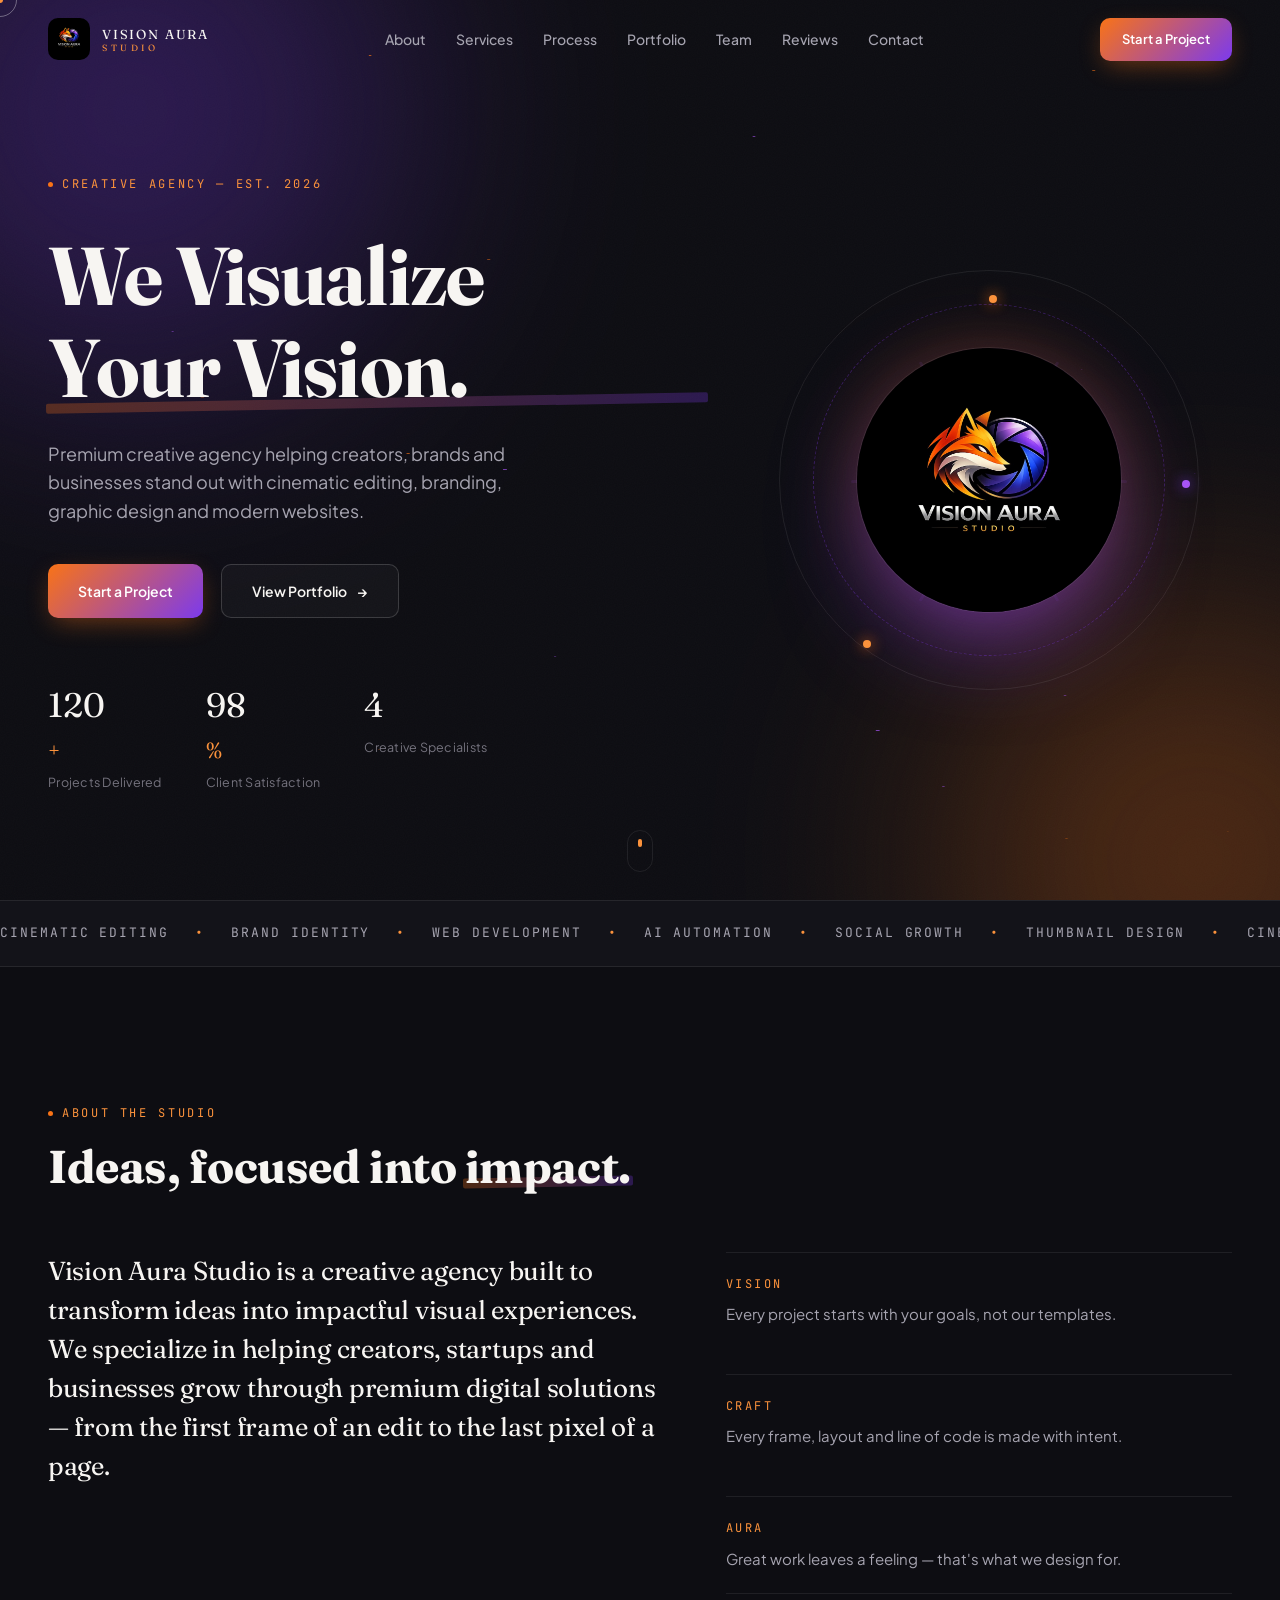
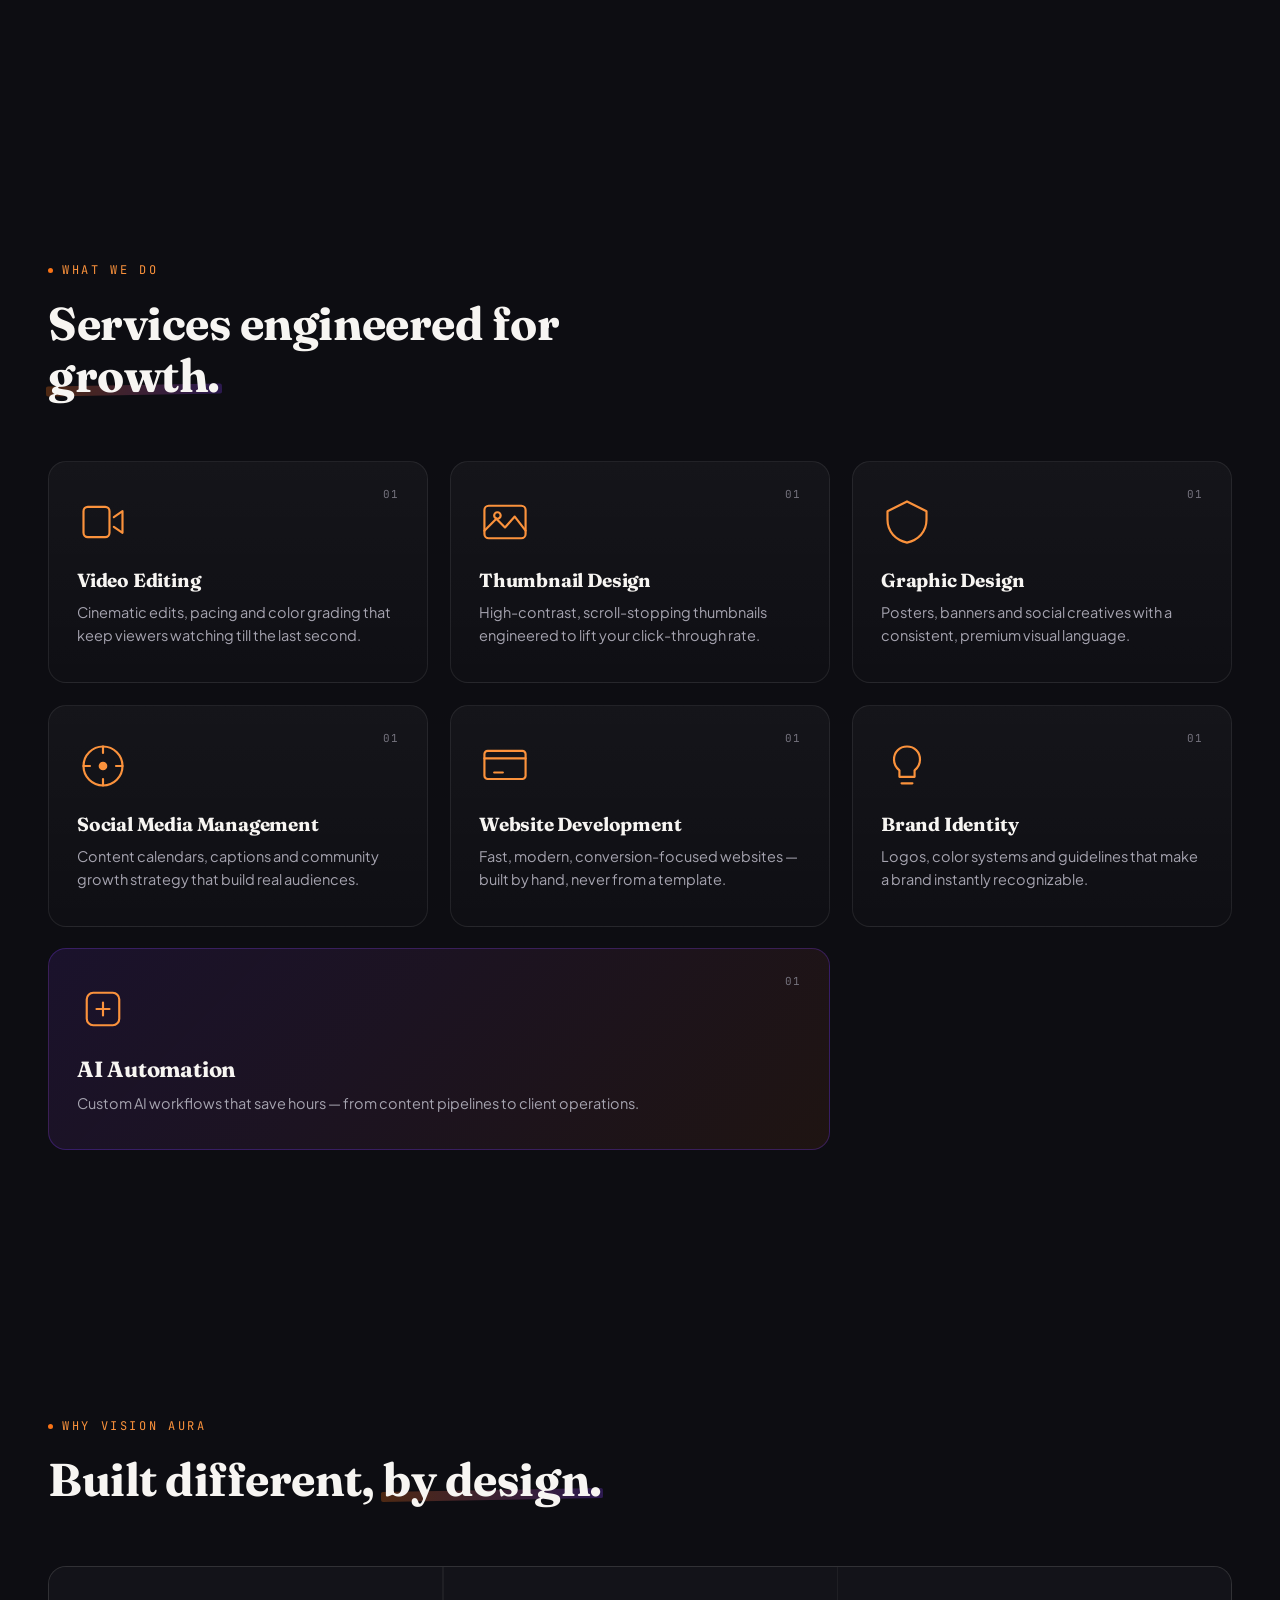
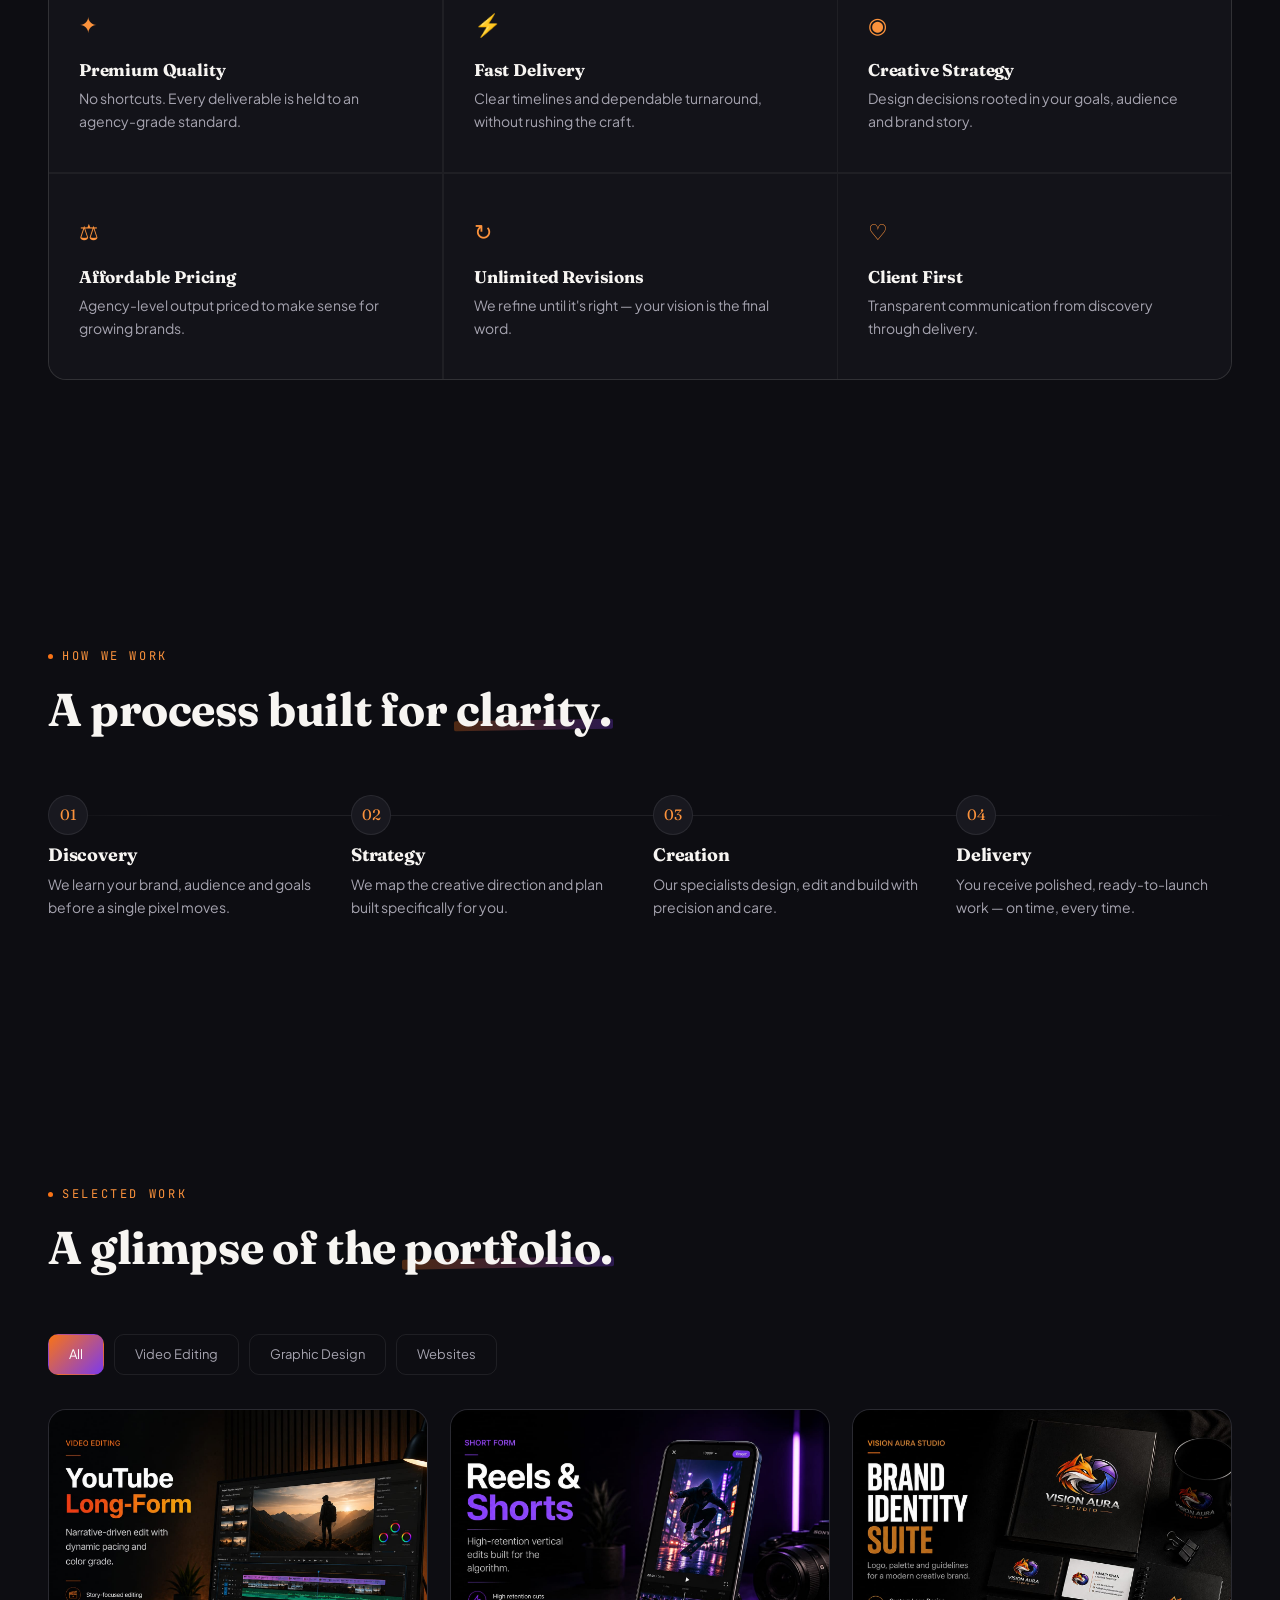
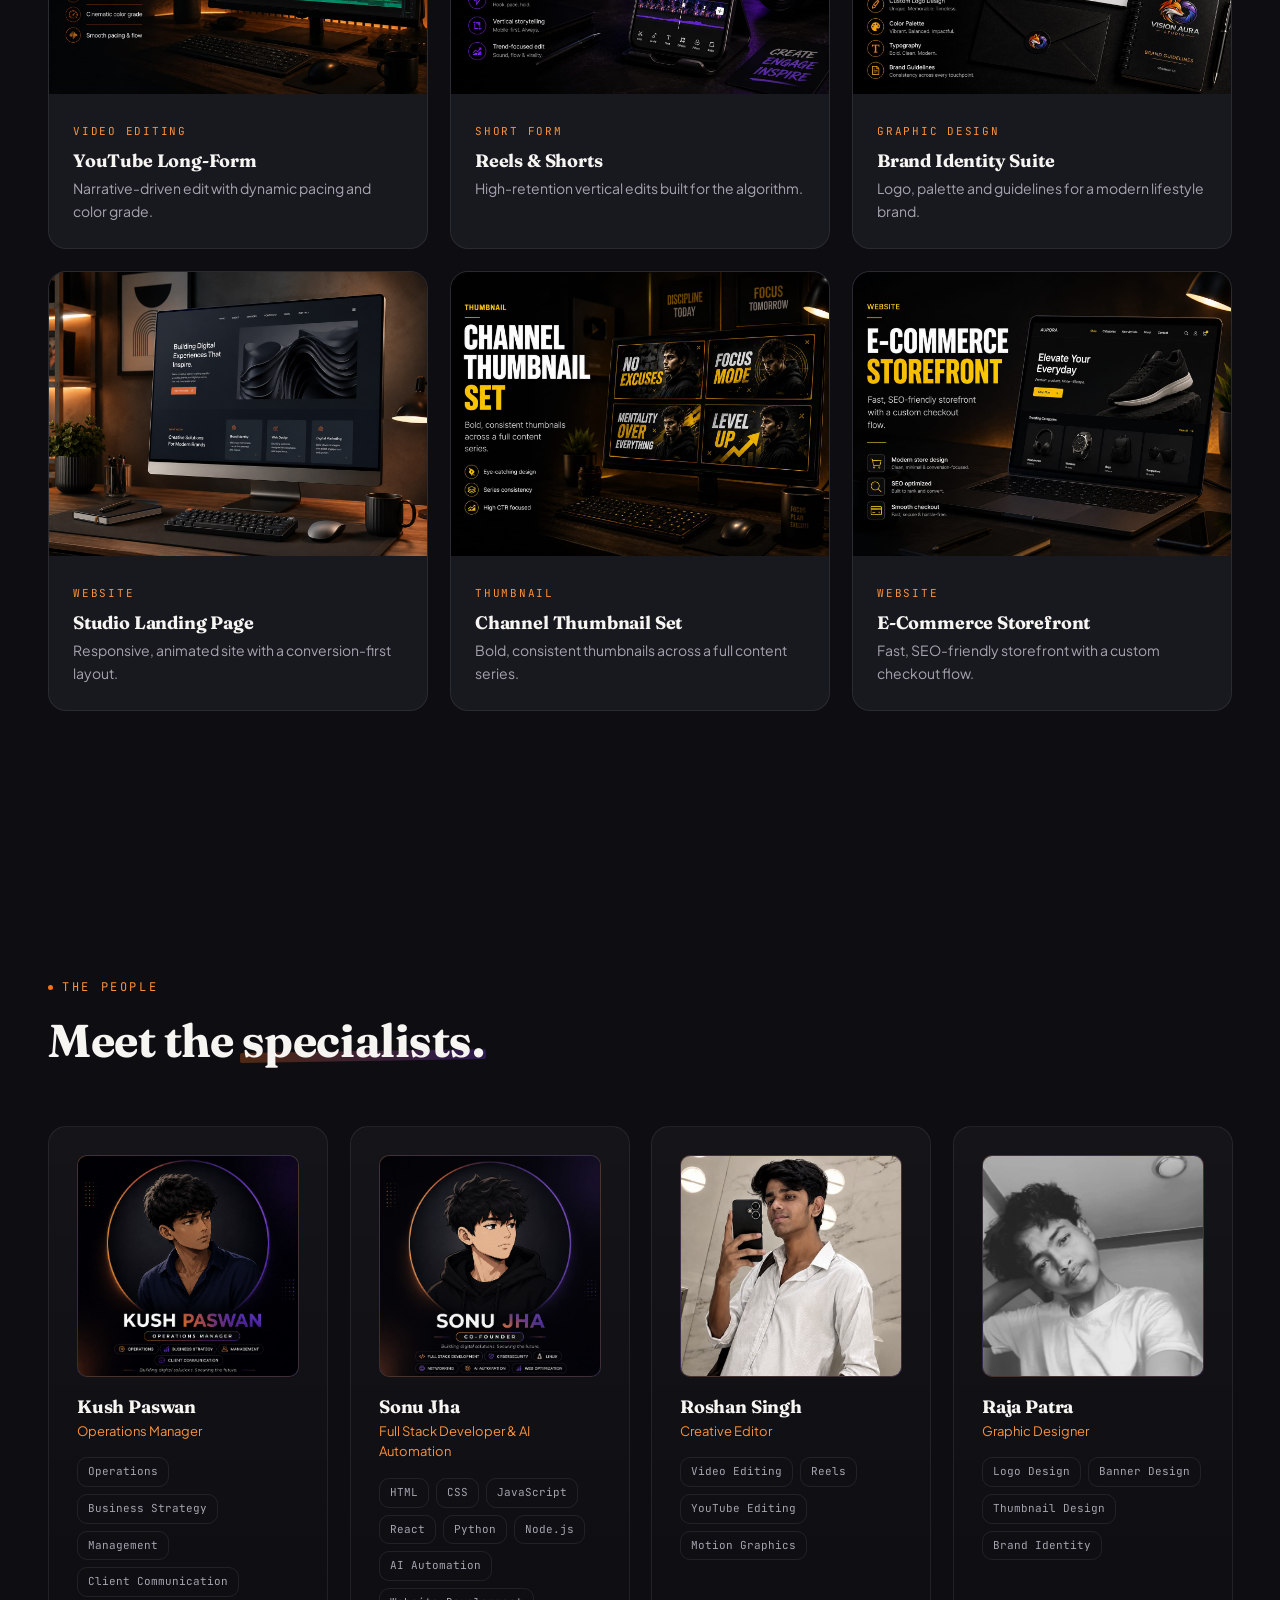
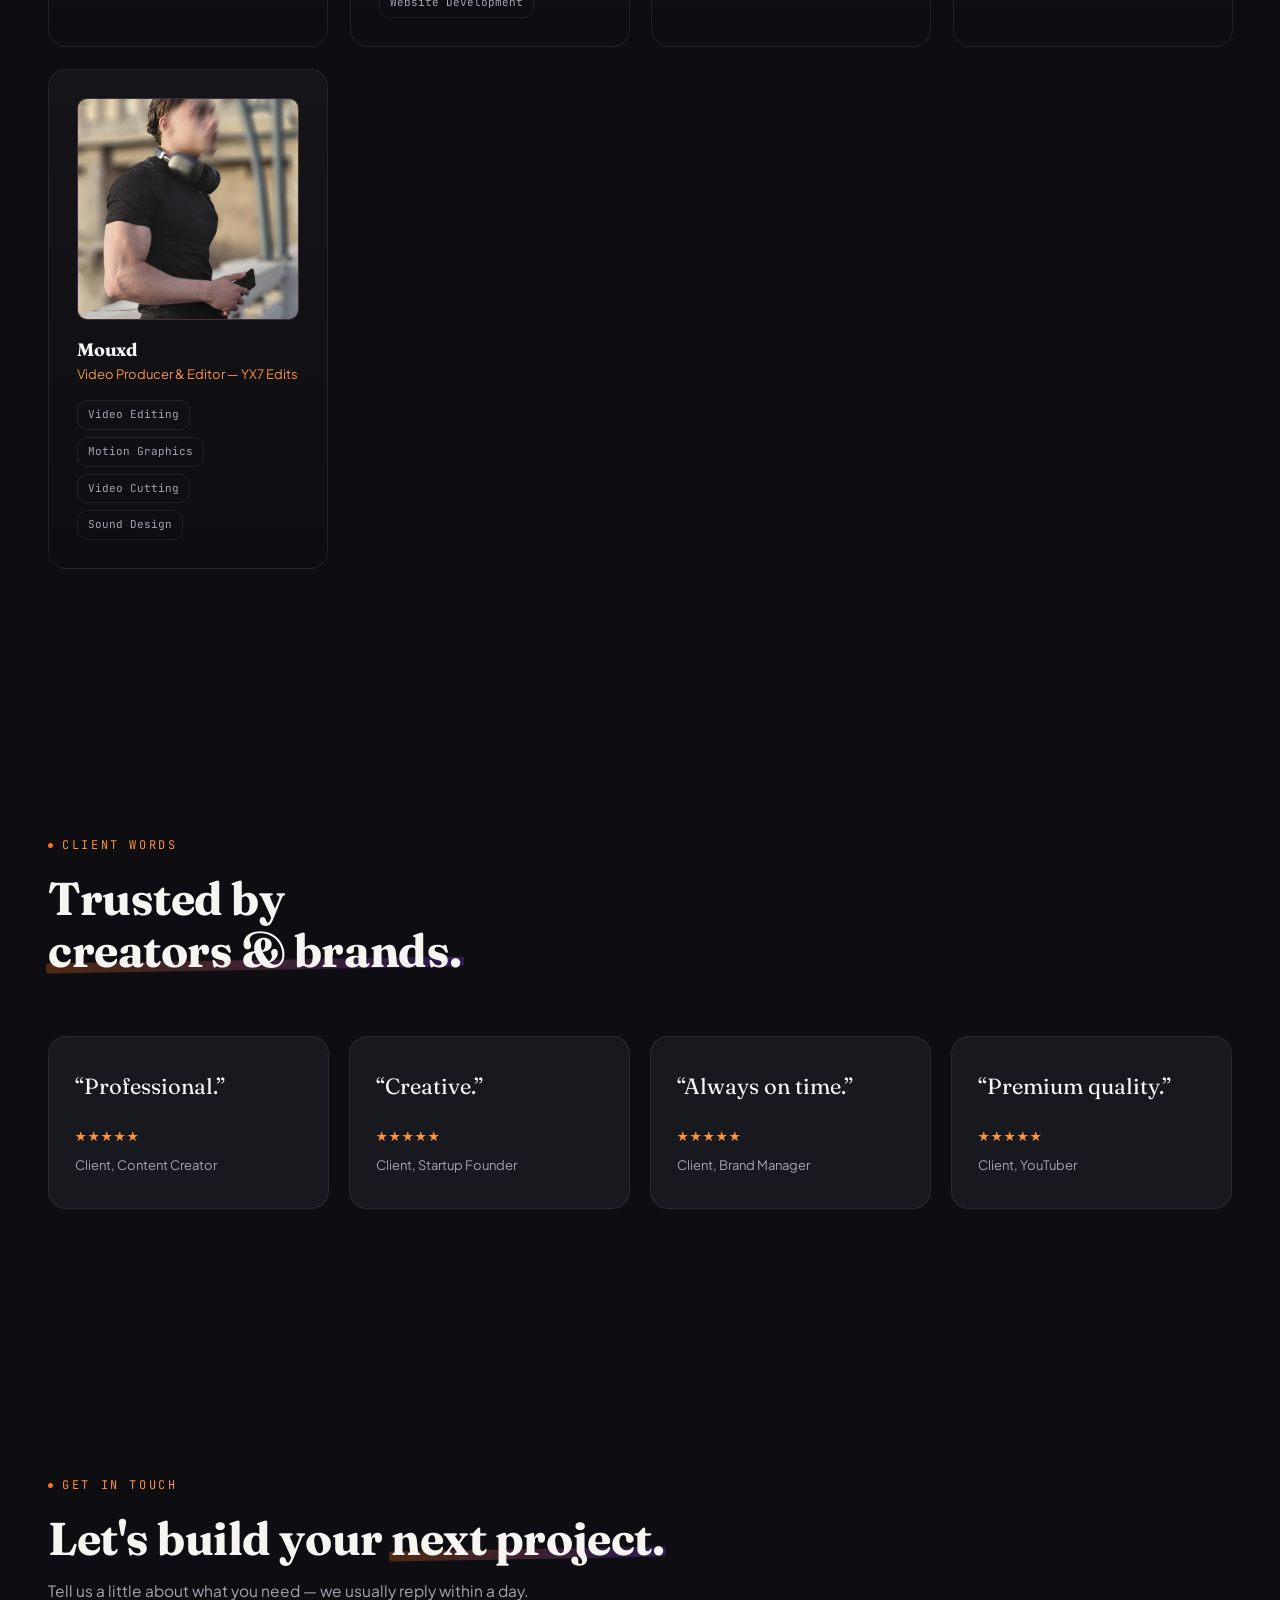
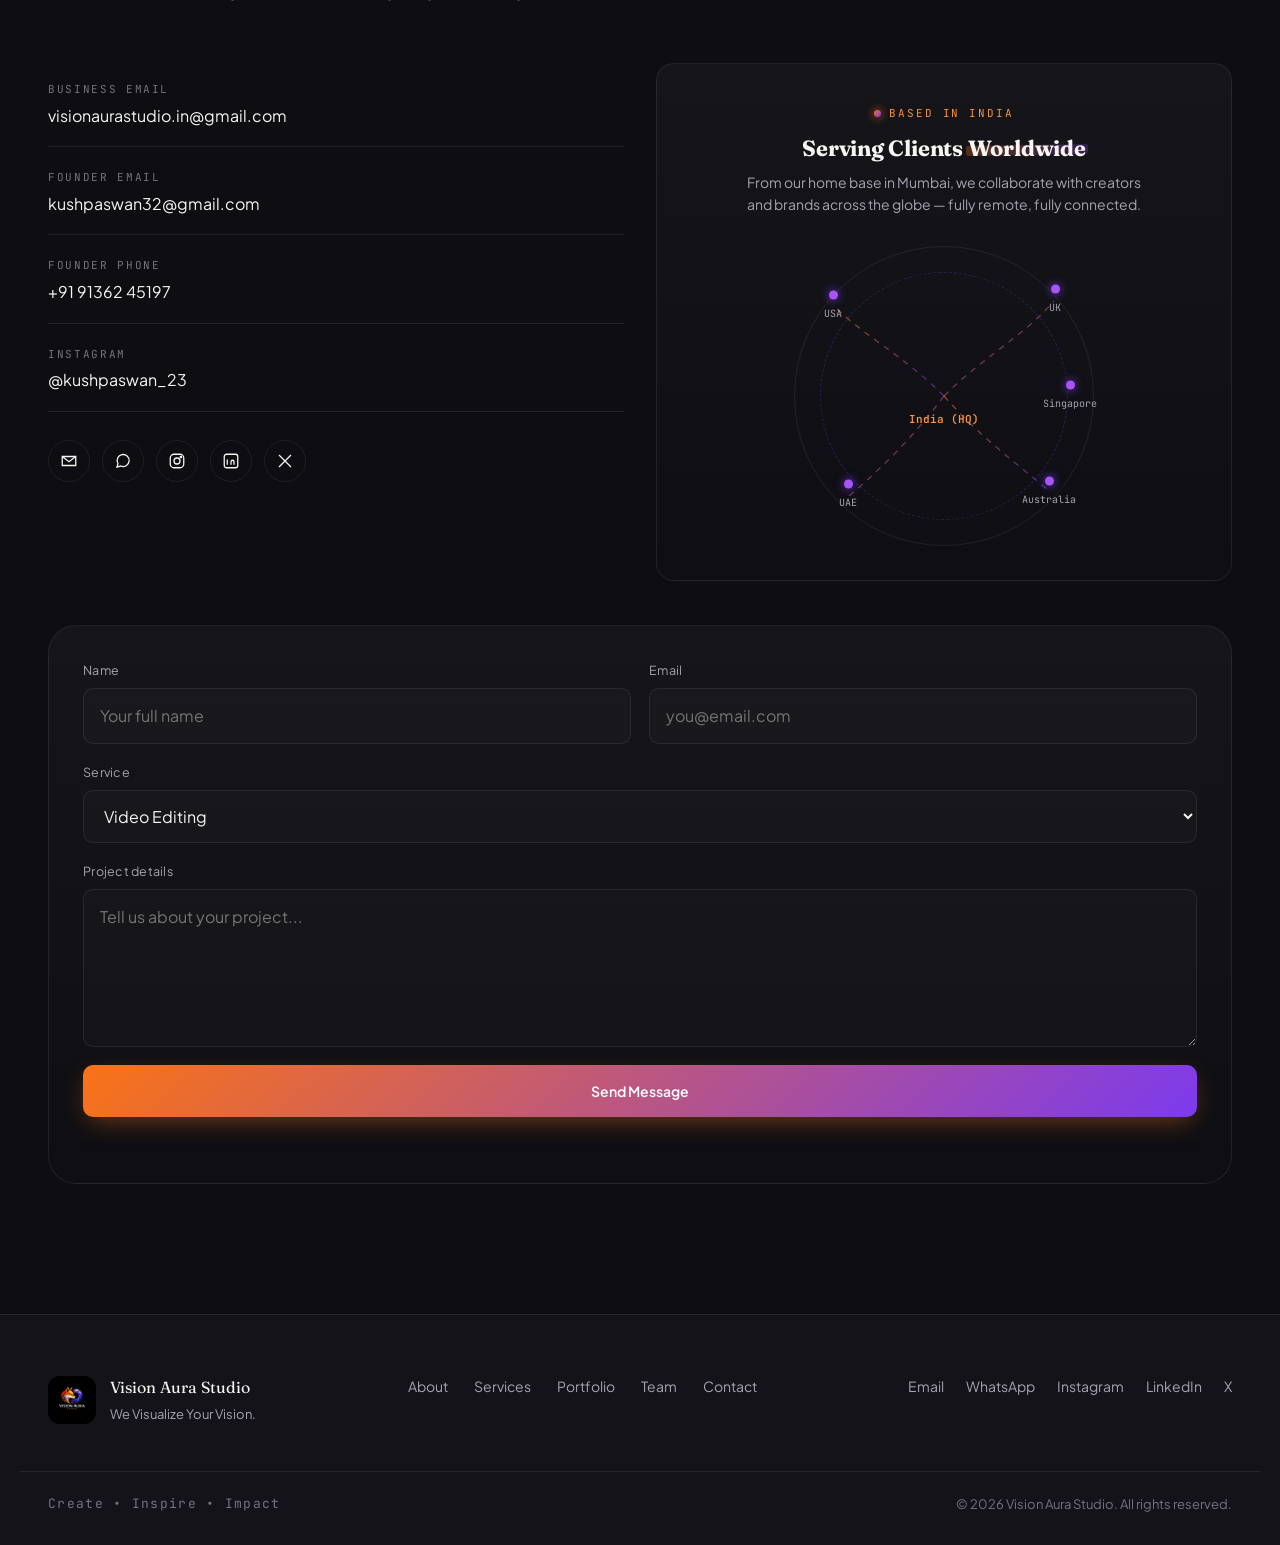
==== commit 3e84c22d: "updated index.html" ====
--- a/index.html
+++ b/index.html
@@ -444,10 +444,10 @@
       <div class="team-grid">
         <article class="team-card" data-reveal>
           <div class="team-photo" data-placeholder="KP">
-            <img src="assets/images/team/kush-paswan.jpeg" alt="Kush Paswan" loading="lazy" onerror="this.style.display='none'">
+            <img src="assets/images/team/kush-paswan.png" alt="Kush Paswan" loading="lazy" onerror="this.style.display='none'">
           </div>
           <h3>Kush Paswan</h3>
-          <p class="team-role">Founder &amp; Operations Manager</p>
+          <p class="team-role">Operations Manager</p>
           <div class="team-skills">
             <span>Operations</span><span>Business Strategy</span><span>Management</span><span>Client Communication</span>
           </div>
